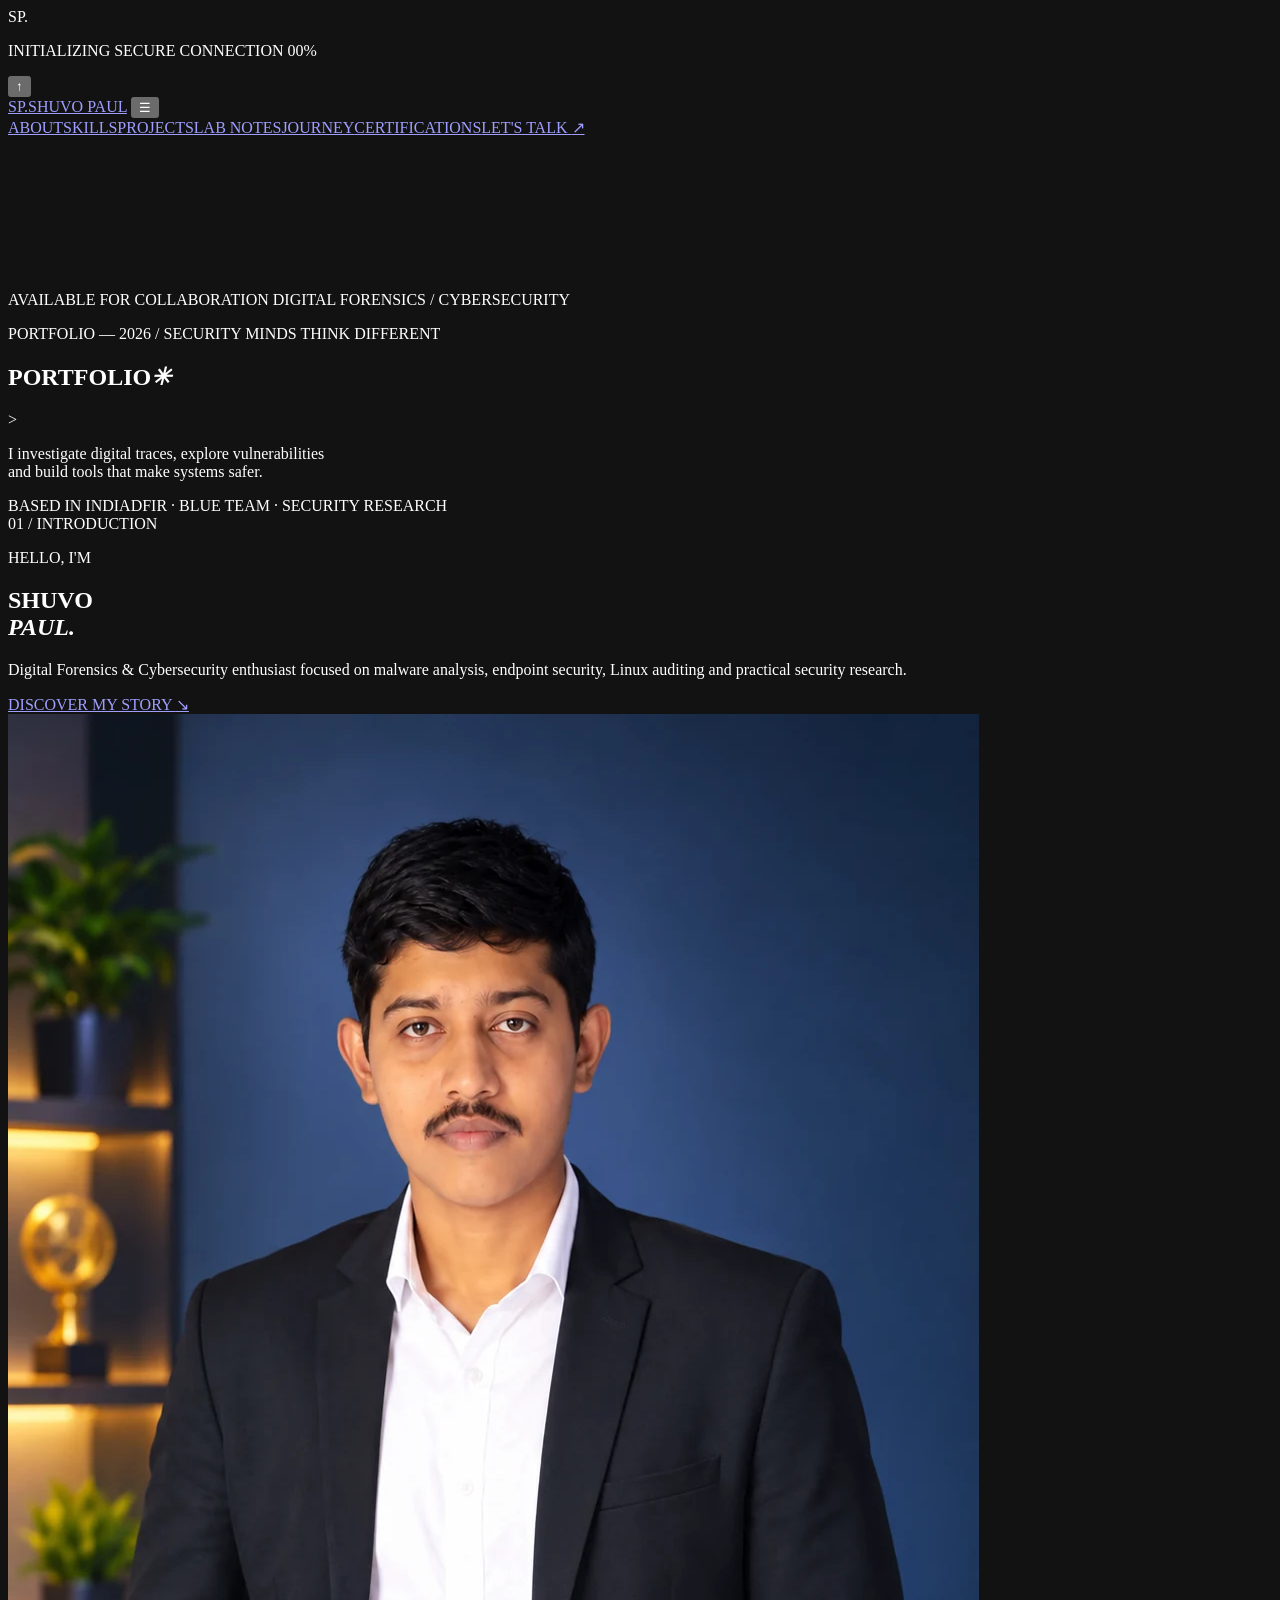
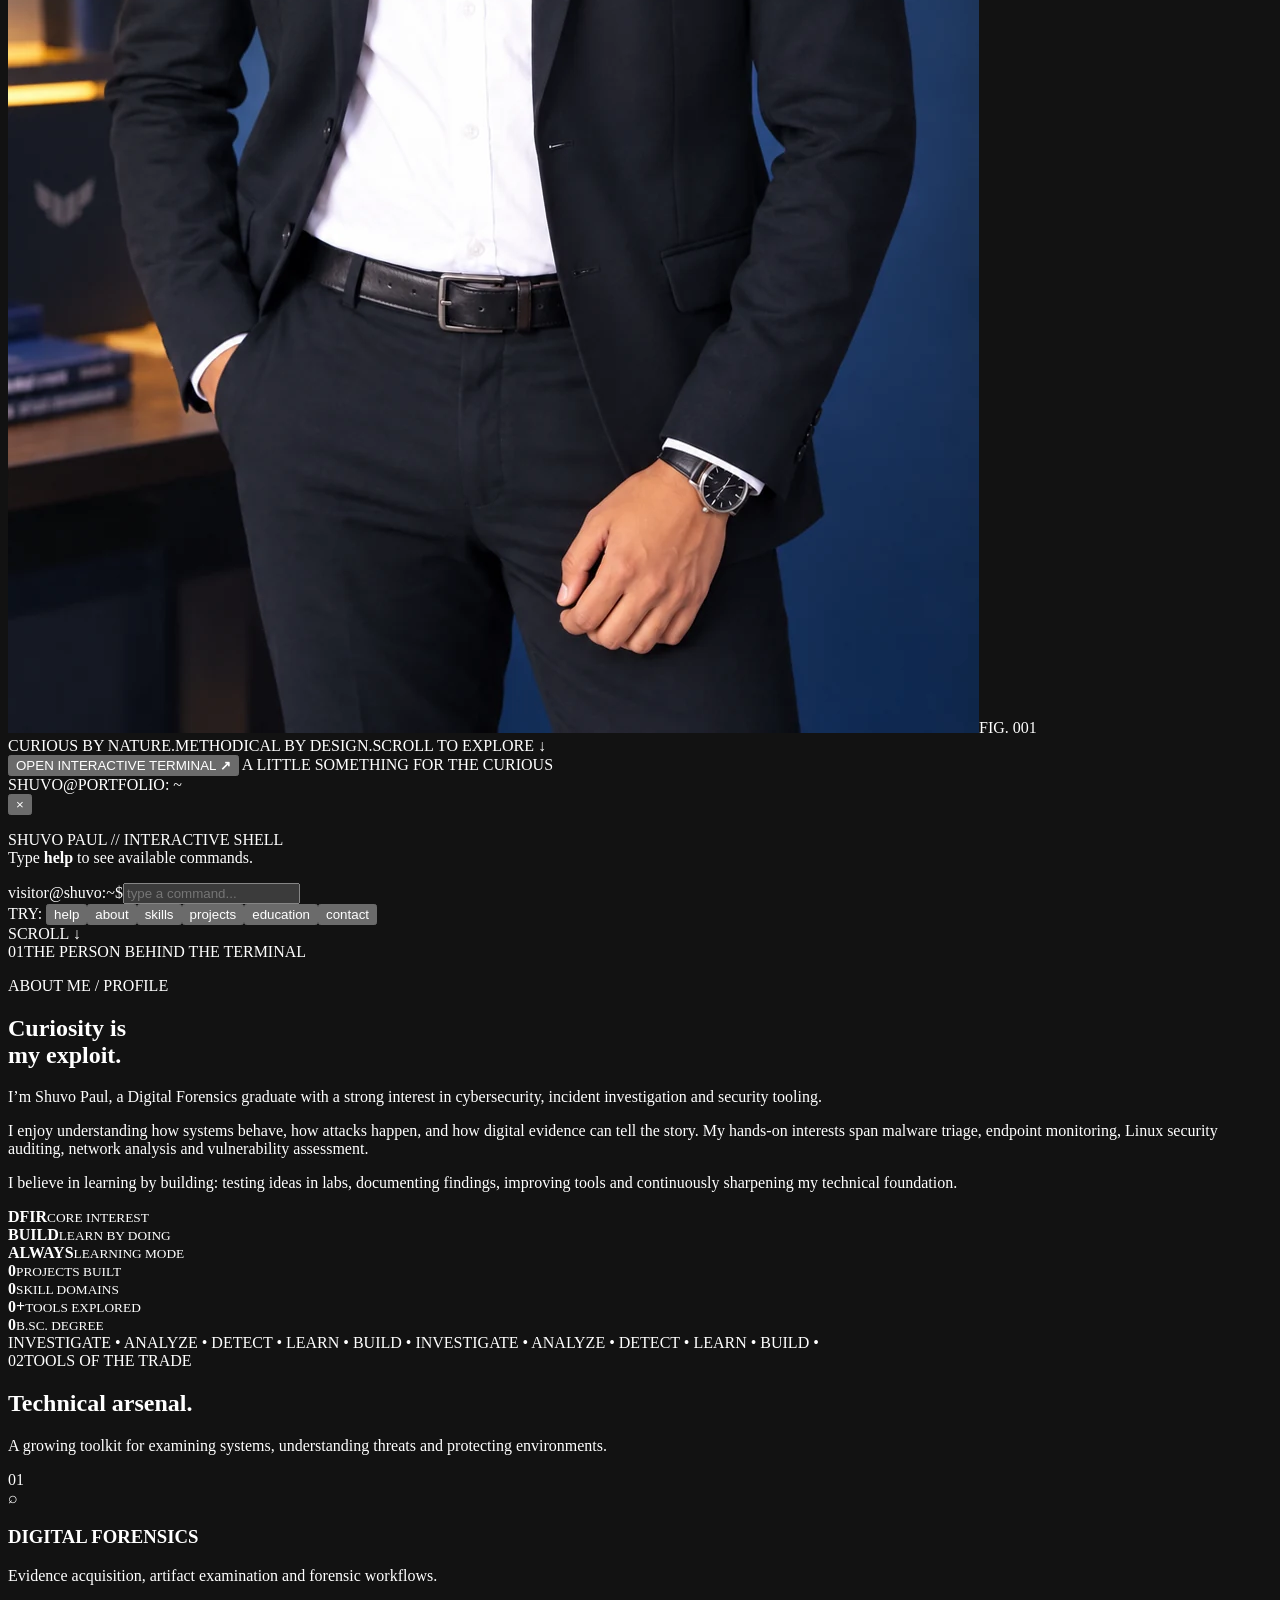
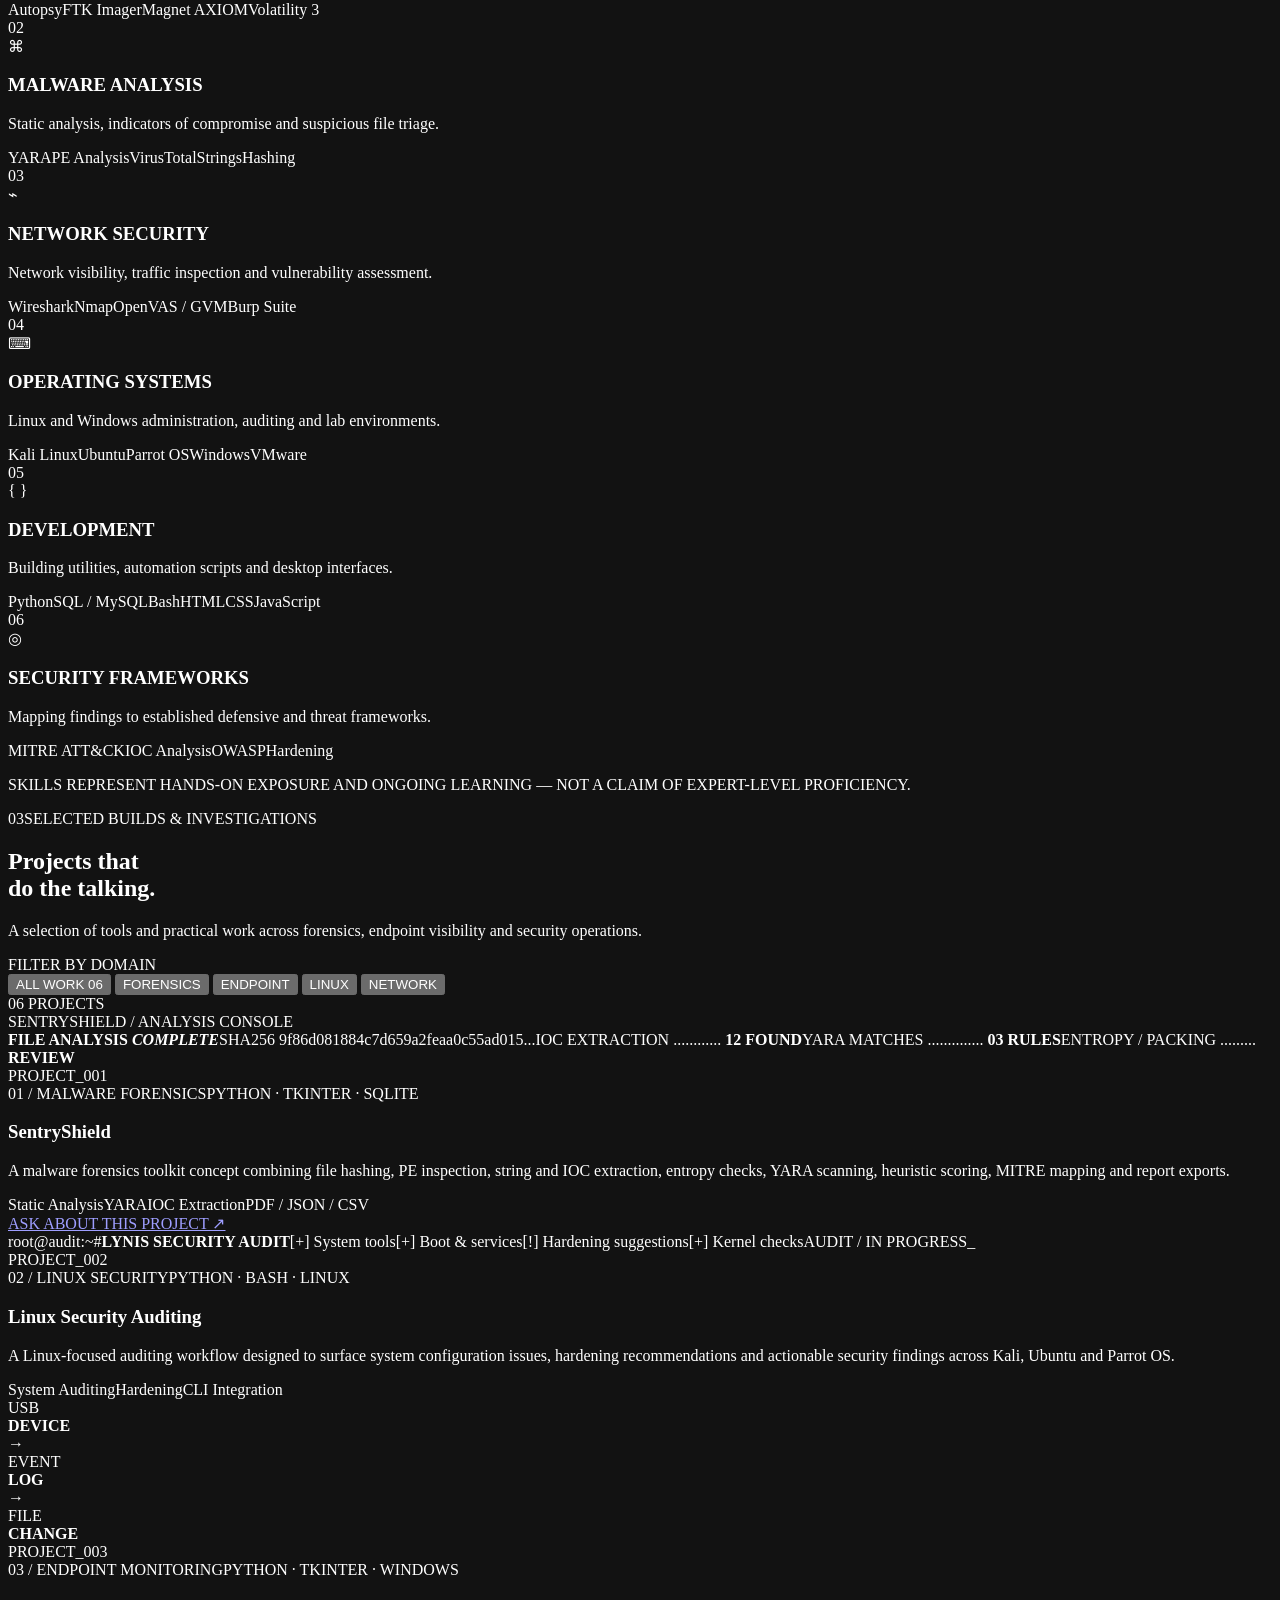
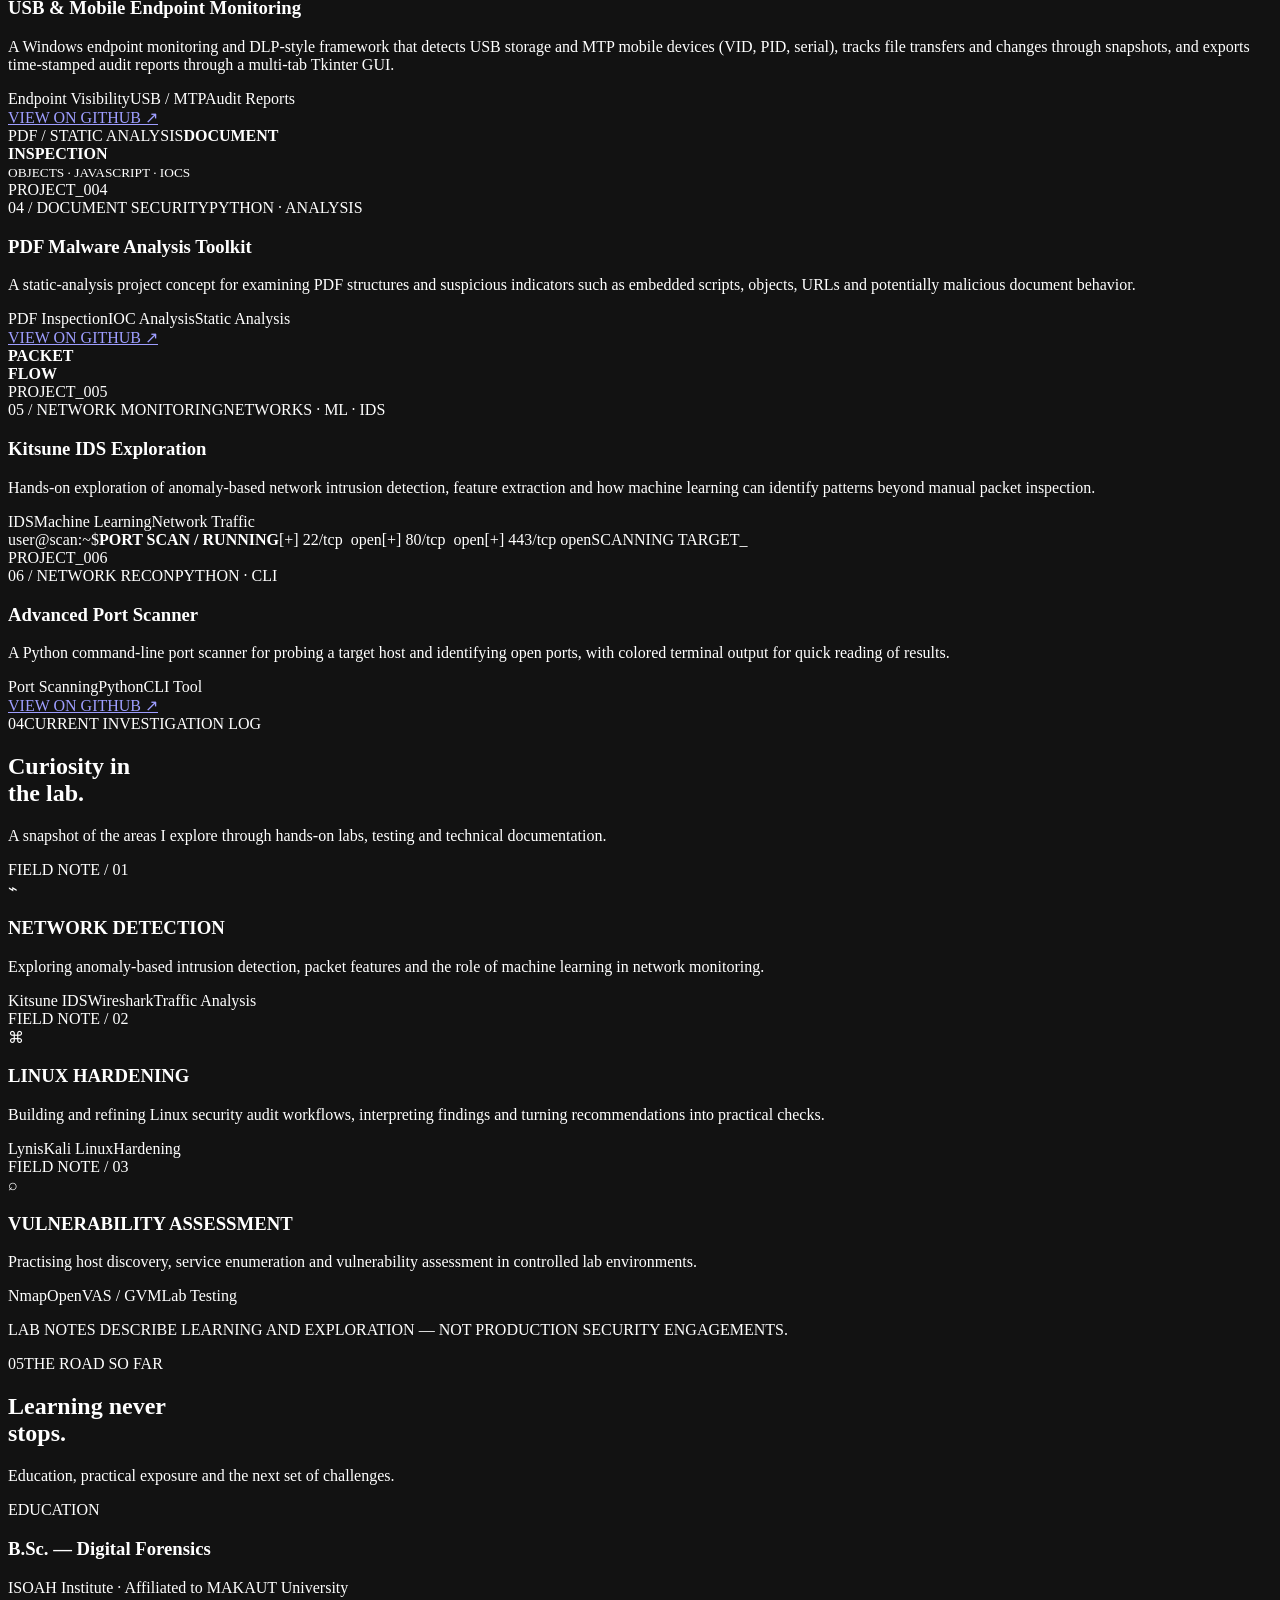
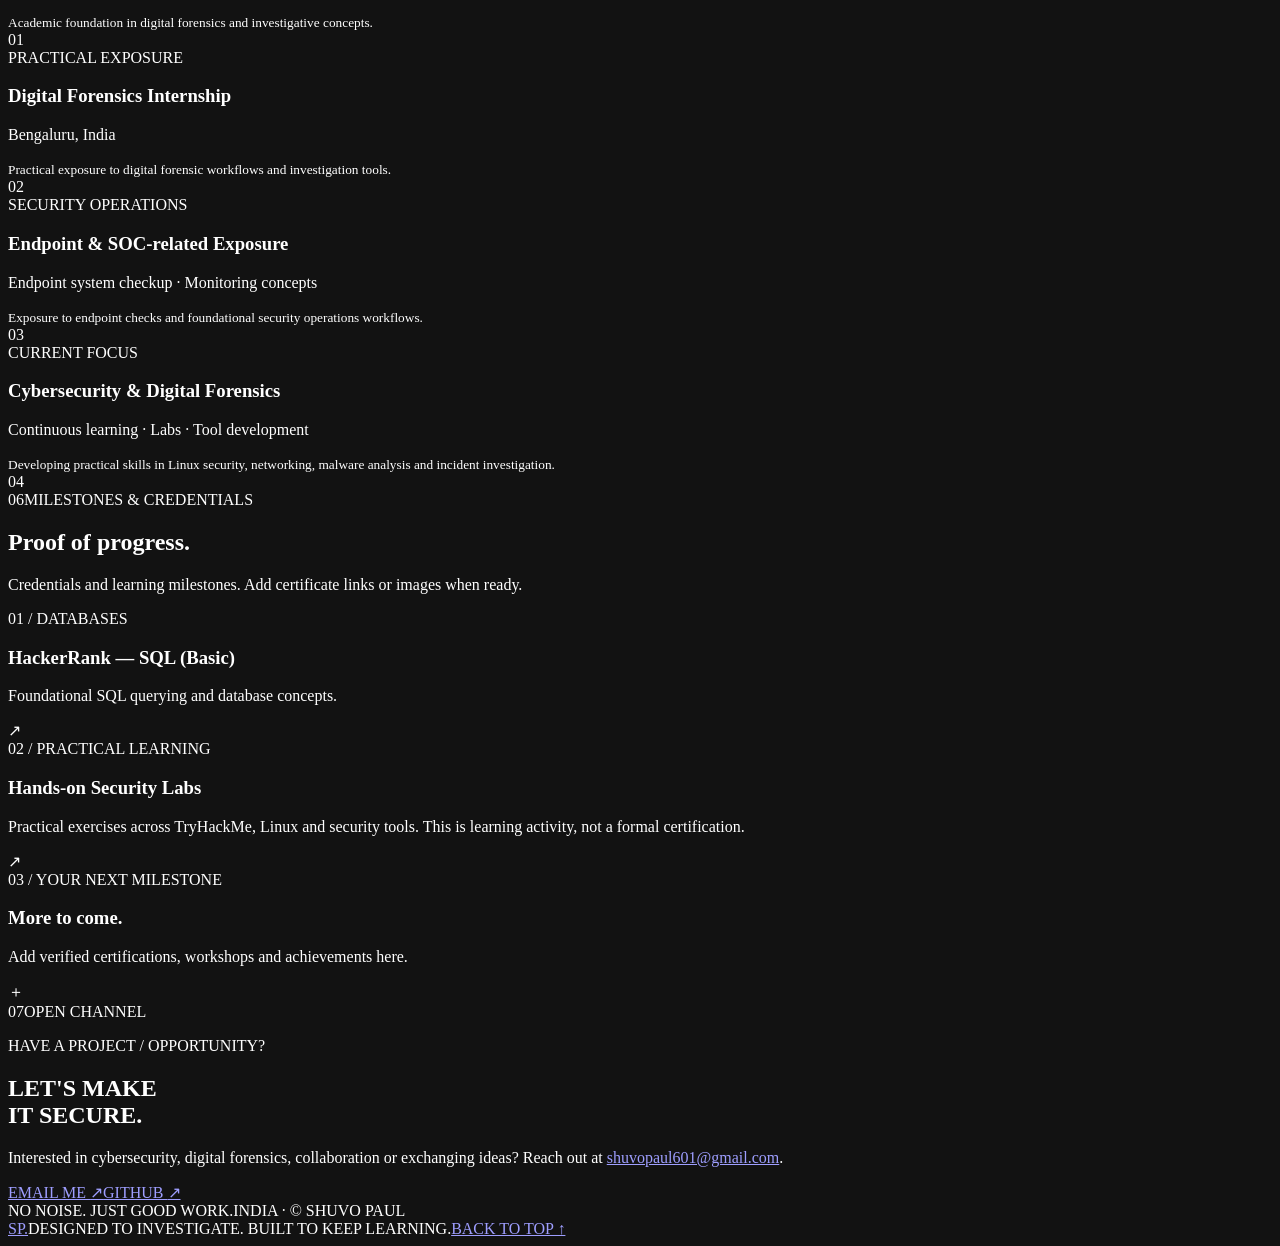
==== index.html @ 37ee04f8 "Portfolio" ====
<!DOCTYPE html>

<html lang="en">
<head>
<meta charset="utf-8"/>
<meta content="width=device-width, initial-scale=1.0" name="viewport"/>
<meta content="Shuvo Paul — Digital Forensics, Cybersecurity and Security Research Portfolio" name="description"/>
<meta content="#09070b" name="theme-color"/>
<meta content="Shuvo Paul | Digital Forensics &amp; Cybersecurity" property="og:title"/>
<meta content="Digital forensics, malware analysis, endpoint security and practical security tooling." property="og:description"/>
<meta content="dark" name="color-scheme"/>
<title>Shuvo Paul | Cybersecurity Portfolio</title>
<link href="https://fonts.googleapis.com" rel="preconnect"/>
<link crossorigin="" href="https://fonts.gstatic.com" rel="preconnect"/>
<link href="https://fonts.googleapis.com/css2?family=DM+Mono:wght@400;500&amp;family=Space+Grotesk:wght@400;500;600;700&amp;display=swap" rel="stylesheet"/>
<link href="style.css" rel="stylesheet"/>
</head>
<body>
<div aria-label="Loading portfolio" class="page-loader" id="pageLoader">
<div class="loader-mark">SP<span>.</span></div>
<div class="loader-track"><i></i></div>
<p>INITIALIZING SECURE CONNECTION <span id="loaderPercent">00</span>%</p>
</div>
<div class="scroll-progress" id="scrollProgress"></div>
<div class="custom-cursor" id="customCursor"></div>
<button aria-label="Back to top" class="back-to-top" id="backToTop" title="Back to top">↑</button>
<div class="noise"></div>
<div class="cursor-glow" id="cursorGlow"></div>
<div aria-hidden="true" class="ambient"><i class="orb orb-1"></i><i class="orb orb-2"></i><i class="orb orb-3"></i></div>
<header class="topbar">
<a class="brand" href="#home"><span class="brand-mark">SP<span>.</span></span><span class="brand-name">SHUVO PAUL</span></a>
<button aria-controls="nav" aria-expanded="false" aria-label="Toggle navigation" class="menu-toggle" id="menuToggle">☰</button>
<nav id="nav">
<a href="#about">ABOUT</a><a href="#skills">SKILLS</a><a href="#projects">PROJECTS</a><a href="#lab-notes">LAB NOTES</a><a href="#experience">JOURNEY</a><a href="#certifications">CERTIFICATIONS</a><a class="nav-cta" href="#contact">LET'S TALK <span>↗</span></a>
</nav>
</header>
<main>
<section class="hero section" id="home">
<canvas aria-hidden="true" class="hero-canvas" id="heroCanvas"></canvas>
<div aria-hidden="true" class="scan-line"></div>
<div class="hero-topline"><span class="status-dot"></span> AVAILABLE FOR COLLABORATION <span class="topline-right">DIGITAL FORENSICS / CYBERSECURITY</span></div>
<div class="hero-title-wrap">
<p class="eyebrow">PORTFOLIO — 2026 / SECURITY MINDS THINK DIFFERENT</p>
<h1 aria-label="Portfolio" class="hero-title"><span>PORT</span><span class="outline">FOLIO</span><i class="hero-star">✳</i></h1>
<p class="typing-line"><span class="typing-prompt">&gt;</span> <span id="typed"></span><i class="caret"></i></p>
<div class="hero-bottom">
<p class="hero-intro">I investigate digital traces, explore vulnerabilities<br/>and build tools that make systems safer.</p>
<div class="hero-meta"><span>BASED IN INDIA</span><span>DFIR · BLUE TEAM · SECURITY RESEARCH</span></div>
</div>
</div>
<div class="hero-card">
<div class="hero-card-label">01 / INTRODUCTION</div>
<div class="hero-card-main">
<div><p class="tiny-label">HELLO, I'M</p><h2>SHUVO<br/><em>PAUL.</em></h2><p class="hero-card-copy">Digital Forensics &amp; Cybersecurity enthusiast focused on malware analysis, endpoint security, Linux auditing and practical security research.</p><a class="text-link" href="#about">DISCOVER MY STORY <span>↘</span></a></div>
<div class="portrait-frame"><img class="portrait-photo" src="assets/profile.webp" alt="Portrait of Shuvo Paul" fetchpriority="high" decoding="async"><span class="portrait-index">FIG. 001</span></div>
</div>
<div class="hero-card-foot"><span>CURIOUS BY NATURE.</span><span>METHODICAL BY DESIGN.</span><span>SCROLL TO EXPLORE ↓</span></div>
</div>
<div class="terminal-launch-wrap">
<button class="terminal-launch" id="terminalLaunch"><span class="terminal-pulse"></span> OPEN INTERACTIVE TERMINAL <b>↗</b></button>
<span class="terminal-hint">A LITTLE SOMETHING FOR THE CURIOUS</span>
</div>
<div aria-hidden="true" class="terminal-overlay" id="terminalPanel">
<div class="terminal-box">
<div class="terminal-top"><div><i></i><i></i><i></i><span>SHUVO@PORTFOLIO: ~</span></div><button aria-label="Close terminal" id="terminalClose">×</button></div>
<div class="terminal-content" id="terminalOutput"><p class="terminal-welcome">SHUVO PAUL // INTERACTIVE SHELL<br/>Type <b>help</b> to see available commands.</p></div>
<form class="terminal-input-row" id="terminalForm"><label for="terminalInput">visitor@shuvo:~$</label><input aria-label="Terminal command" autocomplete="off" id="terminalInput" placeholder="type a command..." spellcheck="false"/></form>
<div class="terminal-commands">TRY: <button data-command="help">help</button><button data-command="about">about</button><button data-command="skills">skills</button><button data-command="projects">projects</button><button data-command="education">education</button><button data-command="contact">contact</button></div>
</div>
</div>
<div class="hero-scroll">SCROLL <span>↓</span></div>
</section>
<section class="section about-section" id="about">
<div class="section-heading"><span class="section-number">01</span><span class="section-kicker">THE PERSON BEHIND THE TERMINAL</span><span class="section-line"></span></div>
<div class="about-grid">
<div><p class="eyebrow red">ABOUT ME / PROFILE</p><h2 class="display-heading">Curiosity is<br/>my <span>exploit.</span></h2></div>
<div class="about-copy"><p class="lead">I’m Shuvo Paul, a Digital Forensics graduate with a strong interest in cybersecurity, incident investigation and security tooling.</p><p>I enjoy understanding how systems behave, how attacks happen, and how digital evidence can tell the story. My hands-on interests span malware triage, endpoint monitoring, Linux security auditing, network analysis and vulnerability assessment.</p><p>I believe in learning by building: testing ideas in labs, documenting findings, improving tools and continuously sharpening my technical foundation.</p><div class="fact-row"><div><b>DFIR</b><small>CORE INTEREST</small></div><div><b>BUILD</b><small>LEARN BY DOING</small></div><div><b>ALWAYS</b><small>LEARNING MODE</small></div></div></div>
</div>
<div class="stats-row">
<div class="stat"><b><span data-count="6">0</span></b><small>PROJECTS BUILT</small></div>
<div class="stat"><b><span data-count="6">0</span></b><small>SKILL DOMAINS</small></div>
<div class="stat"><b><span data-count="25">0</span>+</b><small>TOOLS EXPLORED</small></div>
<div class="stat"><b><span data-count="1">0</span></b><small>B.SC. DEGREE</small></div>
</div>
<div class="marquee"><div>INVESTIGATE • ANALYZE • DETECT • LEARN • BUILD • INVESTIGATE • ANALYZE • DETECT • LEARN • BUILD •</div></div>
</section>
<section class="section skills-section" id="skills">
<div class="section-heading"><span class="section-number">02</span><span class="section-kicker">TOOLS OF THE TRADE</span><span class="section-line"></span></div>
<div class="section-title-row"><h2 class="display-heading">Technical <span>arsenal.</span></h2><p class="section-aside">A growing toolkit for examining systems, understanding threats and protecting environments.</p></div>
<div class="skills-grid">
<article class="skill-card"><span class="card-index">01</span><div class="skill-icon">⌕</div><h3>DIGITAL FORENSICS</h3><p>Evidence acquisition, artifact examination and forensic workflows.</p><div class="tags"><span>Autopsy</span><span>FTK Imager</span><span>Magnet AXIOM</span><span>Volatility 3</span></div></article>
<article class="skill-card"><span class="card-index">02</span><div class="skill-icon">⌘</div><h3>MALWARE ANALYSIS</h3><p>Static analysis, indicators of compromise and suspicious file triage.</p><div class="tags"><span>YARA</span><span>PE Analysis</span><span>VirusTotal</span><span>Strings</span><span>Hashing</span></div></article>
<article class="skill-card"><span class="card-index">03</span><div class="skill-icon">⌁</div><h3>NETWORK SECURITY</h3><p>Network visibility, traffic inspection and vulnerability assessment.</p><div class="tags"><span>Wireshark</span><span>Nmap</span><span>OpenVAS / GVM</span><span>Burp Suite</span></div></article>
<article class="skill-card"><span class="card-index">04</span><div class="skill-icon">⌨</div><h3>OPERATING SYSTEMS</h3><p>Linux and Windows administration, auditing and lab environments.</p><div class="tags"><span>Kali Linux</span><span>Ubuntu</span><span>Parrot OS</span><span>Windows</span><span>VMware</span></div></article>
<article class="skill-card"><span class="card-index">05</span><div class="skill-icon">{ }</div><h3>DEVELOPMENT</h3><p>Building utilities, automation scripts and desktop interfaces.</p><div class="tags"><span>Python</span><span>SQL / MySQL</span><span>Bash</span><span>HTML</span><span>CSS</span><span>JavaScript</span></div></article>
<article class="skill-card"><span class="card-index">06</span><div class="skill-icon">◎</div><h3>SECURITY FRAMEWORKS</h3><p>Mapping findings to established defensive and threat frameworks.</p><div class="tags"><span>MITRE ATT&amp;CK</span><span>IOC Analysis</span><span>OWASP</span><span>Hardening</span></div></article>
</div>
<p class="fine-print">SKILLS REPRESENT HANDS-ON EXPOSURE AND ONGOING LEARNING — NOT A CLAIM OF EXPERT-LEVEL PROFICIENCY.</p>
</section>
<section class="section projects-section" id="projects">
<div class="section-heading"><span class="section-number">03</span><span class="section-kicker">SELECTED BUILDS &amp; INVESTIGATIONS</span><span class="section-line"></span></div>
<div class="section-title-row"><h2 class="display-heading">Projects that<br/><span>do the talking.</span></h2><p class="section-aside">A selection of tools and practical work across forensics, endpoint visibility and security operations.</p></div>
<div aria-label="Filter projects" class="project-toolbar">
<span class="filter-label">FILTER BY DOMAIN</span>
<div aria-label="Project categories" class="project-filters" role="group">
<button aria-pressed="true" class="filter-btn is-active" data-filter="all" type="button">ALL WORK <span>06</span></button>
<button aria-pressed="false" class="filter-btn" data-filter="forensics" type="button">FORENSICS</button>
<button aria-pressed="false" class="filter-btn" data-filter="endpoint" type="button">ENDPOINT</button>
<button aria-pressed="false" class="filter-btn" data-filter="linux" type="button">LINUX</button>
<button aria-pressed="false" class="filter-btn" data-filter="network" type="button">NETWORK</button>
</div>
<span aria-live="polite" class="filter-count" id="projectCount">06 PROJECTS</span>
</div>
<div class="project-list">
<article class="project-card featured" data-category="forensics"><div class="project-visual visual-sentry"><div class="visual-window"><div class="window-bar"><i></i><i></i><i></i><span>SENTRYSHIELD / ANALYSIS CONSOLE</span></div><div class="terminal-lines"><b>FILE ANALYSIS <em>COMPLETE</em></b><span>SHA256  9f86d081884c7d659a2feaa0c55ad015...</span><span>IOC EXTRACTION ............ <strong>12 FOUND</strong></span><span>YARA MATCHES .............. <strong>03 RULES</strong></span><span>ENTROPY / PACKING ......... <strong>REVIEW</strong></span><div class="terminal-meter"><i></i></div></div></div><span class="visual-stamp">PROJECT_001</span></div><div class="project-info"><div class="project-meta"><span>01 / MALWARE FORENSICS</span><span>PYTHON · TKINTER · SQLITE</span></div><h3>SentryShield</h3><p>A malware forensics toolkit concept combining file hashing, PE inspection, string and IOC extraction, entropy checks, YARA scanning, heuristic scoring, MITRE mapping and report exports.</p><div class="tags"><span>Static Analysis</span><span>YARA</span><span>IOC Extraction</span><span>PDF / JSON / CSV</span></div><a class="text-link" href="#contact">ASK ABOUT THIS PROJECT ↗</a></div></article>
<article class="project-card" data-category="linux"><div class="project-visual visual-linux"><div class="linux-window"><span class="prompt">root@audit:~#</span><b>LYNIS SECURITY AUDIT</b><span>[+] System tools</span><span>[+] Boot &amp; services</span><span>[!] Hardening suggestions</span><span>[+] Kernel checks</span><span class="audit-score">AUDIT / IN PROGRESS_</span></div><span class="visual-stamp">PROJECT_002</span></div><div class="project-info"><div class="project-meta"><span>02 / LINUX SECURITY</span><span>PYTHON · BASH · LINUX</span></div><h3>Linux Security Auditing</h3><p>A Linux-focused auditing workflow designed to surface system configuration issues, hardening recommendations and actionable security findings across Kali, Ubuntu and Parrot OS.</p><div class="tags"><span>System Auditing</span><span>Hardening</span><span>CLI Integration</span></div></div></article>
<article class="project-card" data-category="endpoint"><div class="project-visual visual-usb"><div class="device-scene"><div class="device-chip">USB<br/><b>DEVICE</b></div><div class="device-arrow">→</div><div class="device-chip">EVENT<br/><b>LOG</b></div><div class="device-arrow">→</div><div class="device-chip">FILE<br/><b>CHANGE</b></div></div><span class="visual-stamp">PROJECT_003</span></div><div class="project-info"><div class="project-meta"><span>03 / ENDPOINT MONITORING</span><span>PYTHON · TKINTER · WINDOWS</span></div><h3>USB &amp; Mobile Endpoint Monitoring</h3><p>A Windows endpoint monitoring and DLP-style framework that detects USB storage and MTP mobile devices (VID, PID, serial), tracks file transfers and changes through snapshots, and exports time-stamped audit reports through a multi-tab Tkinter GUI.</p><div class="tags"><span>Endpoint Visibility</span><span>USB / MTP</span><span>Audit Reports</span></div><a class="text-link" href="https://github.com/shuvopaul601/Advanced-USB-Monitoring-Freamework" rel="noreferrer" target="_blank">VIEW ON GITHUB ↗</a></div></article>
<article class="project-card" data-category="forensics"><div class="project-visual visual-pdf"><div class="pdf-sheet"><span>PDF / STATIC ANALYSIS</span><b>DOCUMENT<br/>INSPECTION</b><div class="pdf-bars"><i></i><i></i><i></i><i></i></div><small>OBJECTS · JAVASCRIPT · IOCS</small></div><span class="visual-stamp">PROJECT_004</span></div><div class="project-info"><div class="project-meta"><span>04 / DOCUMENT SECURITY</span><span>PYTHON · ANALYSIS</span></div><h3>PDF Malware Analysis Toolkit</h3><p>A static-analysis project concept for examining PDF structures and suspicious indicators such as embedded scripts, objects, URLs and potentially malicious document behavior.</p><div class="tags"><span>PDF Inspection</span><span>IOC Analysis</span><span>Static Analysis</span></div><a class="text-link" href="https://github.com/shuvopaul601/pdf-malware-analysis-tool" rel="noreferrer" target="_blank">VIEW ON GITHUB ↗</a></div></article>
<article class="project-card" data-category="network"><div class="project-visual visual-network"><div class="network-map"><i></i><i></i><i></i><i></i><i></i><i></i><i></i><b>PACKET<br/>FLOW</b></div><span class="visual-stamp">PROJECT_005</span></div><div class="project-info"><div class="project-meta"><span>05 / NETWORK MONITORING</span><span>NETWORKS · ML · IDS</span></div><h3>Kitsune IDS Exploration</h3><p>Hands-on exploration of anomaly-based network intrusion detection, feature extraction and how machine learning can identify patterns beyond manual packet inspection.</p><div class="tags"><span>IDS</span><span>Machine Learning</span><span>Network Traffic</span></div></div></article>
<article class="project-card" data-category="network"><div class="project-visual visual-scan"><div class="linux-window"><span class="prompt">user@scan:~$</span><b>PORT SCAN / RUNNING</b><span>[+] 22/tcp  open</span><span>[+] 80/tcp  open</span><span>[+] 443/tcp open</span><span class="audit-score">SCANNING TARGET_</span></div><span class="visual-stamp">PROJECT_006</span></div><div class="project-info"><div class="project-meta"><span>06 / NETWORK RECON</span><span>PYTHON · CLI</span></div><h3>Advanced Port Scanner</h3><p>A Python command-line port scanner for probing a target host and identifying open ports, with colored terminal output for quick reading of results.</p><div class="tags"><span>Port Scanning</span><span>Python</span><span>CLI Tool</span></div><a class="text-link" href="https://github.com/shuvopaul601/advportscanner.py" rel="noreferrer" target="_blank">VIEW ON GITHUB ↗</a></div></article>
</div>
</section>
<section class="section lab-section" id="lab-notes">
<div class="section-heading"><span class="section-number">04</span><span class="section-kicker">CURRENT INVESTIGATION LOG</span><span class="section-line"></span></div>
<div class="section-title-row"><h2 class="display-heading">Curiosity in<br/><span>the lab.</span></h2><p class="section-aside">A snapshot of the areas I explore through hands-on labs, testing and technical documentation.</p></div>
<div class="lab-grid">
<article class="lab-card"><span class="lab-index">FIELD NOTE / 01</span><div class="lab-symbol">⌁</div><h3>NETWORK DETECTION</h3><p>Exploring anomaly-based intrusion detection, packet features and the role of machine learning in network monitoring.</p><div class="lab-tags"><span>Kitsune IDS</span><span>Wireshark</span><span>Traffic Analysis</span></div></article>
<article class="lab-card"><span class="lab-index">FIELD NOTE / 02</span><div class="lab-symbol">⌘</div><h3>LINUX HARDENING</h3><p>Building and refining Linux security audit workflows, interpreting findings and turning recommendations into practical checks.</p><div class="lab-tags"><span>Lynis</span><span>Kali Linux</span><span>Hardening</span></div></article>
<article class="lab-card"><span class="lab-index">FIELD NOTE / 03</span><div class="lab-symbol">⌕</div><h3>VULNERABILITY ASSESSMENT</h3><p>Practising host discovery, service enumeration and vulnerability assessment in controlled lab environments.</p><div class="lab-tags"><span>Nmap</span><span>OpenVAS / GVM</span><span>Lab Testing</span></div></article>
</div>
<p class="lab-disclaimer">LAB NOTES DESCRIBE LEARNING AND EXPLORATION — NOT PRODUCTION SECURITY ENGAGEMENTS.</p>
</section>
<section class="section journey-section" id="experience">
<div class="section-heading"><span class="section-number">05</span><span class="section-kicker">THE ROAD SO FAR</span><span class="section-line"></span></div>
<div class="section-title-row"><h2 class="display-heading">Learning never<br/><span>stops.</span></h2><p class="section-aside">Education, practical exposure and the next set of challenges.</p></div>
<div class="timeline">
<div class="timeline-item"><span class="timeline-date">EDUCATION</span><div><h3>B.Sc. — Digital Forensics</h3><p>ISOAH Institute · Affiliated to MAKAUT University</p><small>Academic foundation in digital forensics and investigative concepts.</small></div><span class="timeline-mark">01</span></div>
<div class="timeline-item"><span class="timeline-date">PRACTICAL EXPOSURE</span><div><h3>Digital Forensics Internship</h3><p>Bengaluru, India</p><small>Practical exposure to digital forensic workflows and investigation tools.</small></div><span class="timeline-mark">02</span></div>
<div class="timeline-item"><span class="timeline-date">SECURITY OPERATIONS</span><div><h3>Endpoint &amp; SOC-related Exposure</h3><p>Endpoint system checkup · Monitoring concepts</p><small>Exposure to endpoint checks and foundational security operations workflows.</small></div><span class="timeline-mark">03</span></div>
<div class="timeline-item"><span class="timeline-date">CURRENT FOCUS</span><div><h3>Cybersecurity &amp; Digital Forensics</h3><p>Continuous learning · Labs · Tool development</p><small>Developing practical skills in Linux security, networking, malware analysis and incident investigation.</small></div><span class="timeline-mark">04</span></div>
</div>
</section>
<section class="section cert-section" id="certifications">
<div class="section-heading"><span class="section-number">06</span><span class="section-kicker">MILESTONES &amp; CREDENTIALS</span><span class="section-line"></span></div>
<div class="section-title-row"><h2 class="display-heading">Proof of <span>progress.</span></h2><p class="section-aside">Credentials and learning milestones. Add certificate links or images when ready.</p></div>
<div class="cert-grid">
<article class="cert-card"><span>01 / DATABASES</span><h3>HackerRank — SQL (Basic)</h3><p>Foundational SQL querying and database concepts.</p><span class="cert-arrow">↗</span></article>
<article class="cert-card"><span>02 / PRACTICAL LEARNING</span><h3>Hands-on Security Labs</h3><p>Practical exercises across TryHackMe, Linux and security tools. This is learning activity, not a formal certification.</p><span class="cert-arrow">↗</span></article>
<article class="cert-card add-card"><span>03 / YOUR NEXT MILESTONE</span><h3>More to come.</h3><p>Add verified certifications, workshops and achievements here.</p><span class="cert-arrow">＋</span></article>
</div>
</section>
<section class="section contact-section" id="contact">
<div class="section-heading"><span class="section-number">07</span><span class="section-kicker">OPEN CHANNEL</span><span class="section-line"></span></div>
<p class="eyebrow red">HAVE A PROJECT / OPPORTUNITY?</p>
<h2 class="contact-title">LET'S MAKE<br/><span>IT SECURE.</span></h2>
<div class="contact-bottom"><p>Interested in cybersecurity, digital forensics, collaboration or exchanging ideas? Reach out at <a class="mail-inline" href="mailto:shuvopaul601@gmail.com">shuvopaul601@gmail.com</a>.</p><div class="contact-links"><a href="mailto:shuvopaul601@gmail.com">EMAIL ME <span>↗</span></a><!-- LinkedIn: add back once you have your profile URL
<a href="https://www.linkedin.com/in/YOUR-LINKEDIN/" target="_blank" rel="noreferrer">LINKEDIN <span>↗</span></a> --><a href="https://github.com/shuvopaul601" rel="noreferrer" target="_blank">GITHUB <span>↗</span></a></div></div>
<div class="contact-note"><span>NO NOISE. JUST GOOD WORK.</span><span>INDIA · © <span id="year"></span> SHUVO PAUL</span></div>
</section>
</main>
<footer class="footer"><a class="brand" href="#home"><span class="brand-mark">SP<span>.</span></span></a><span>DESIGNED TO INVESTIGATE. BUILT TO KEEP LEARNING.</span><a href="#home">BACK TO TOP ↑</a></footer>
<script src="script.js"></script>
</body>
</html>
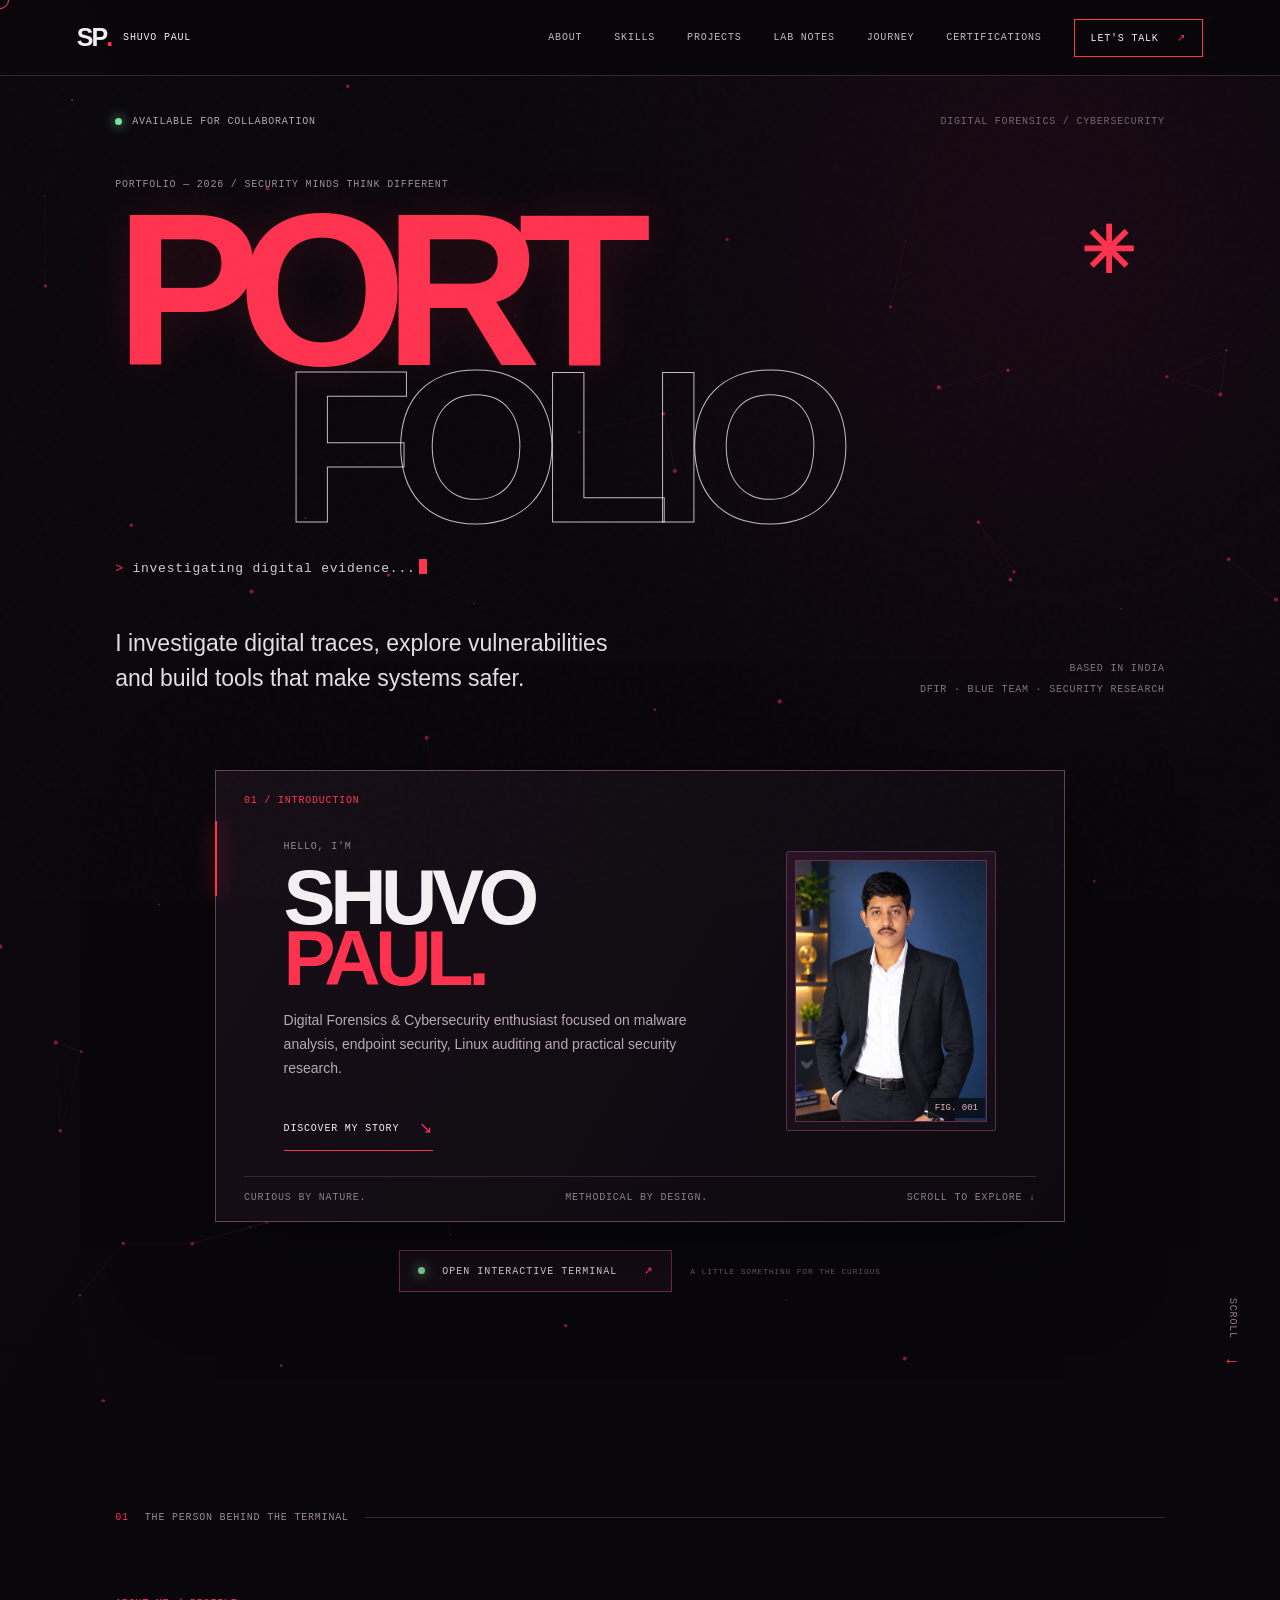
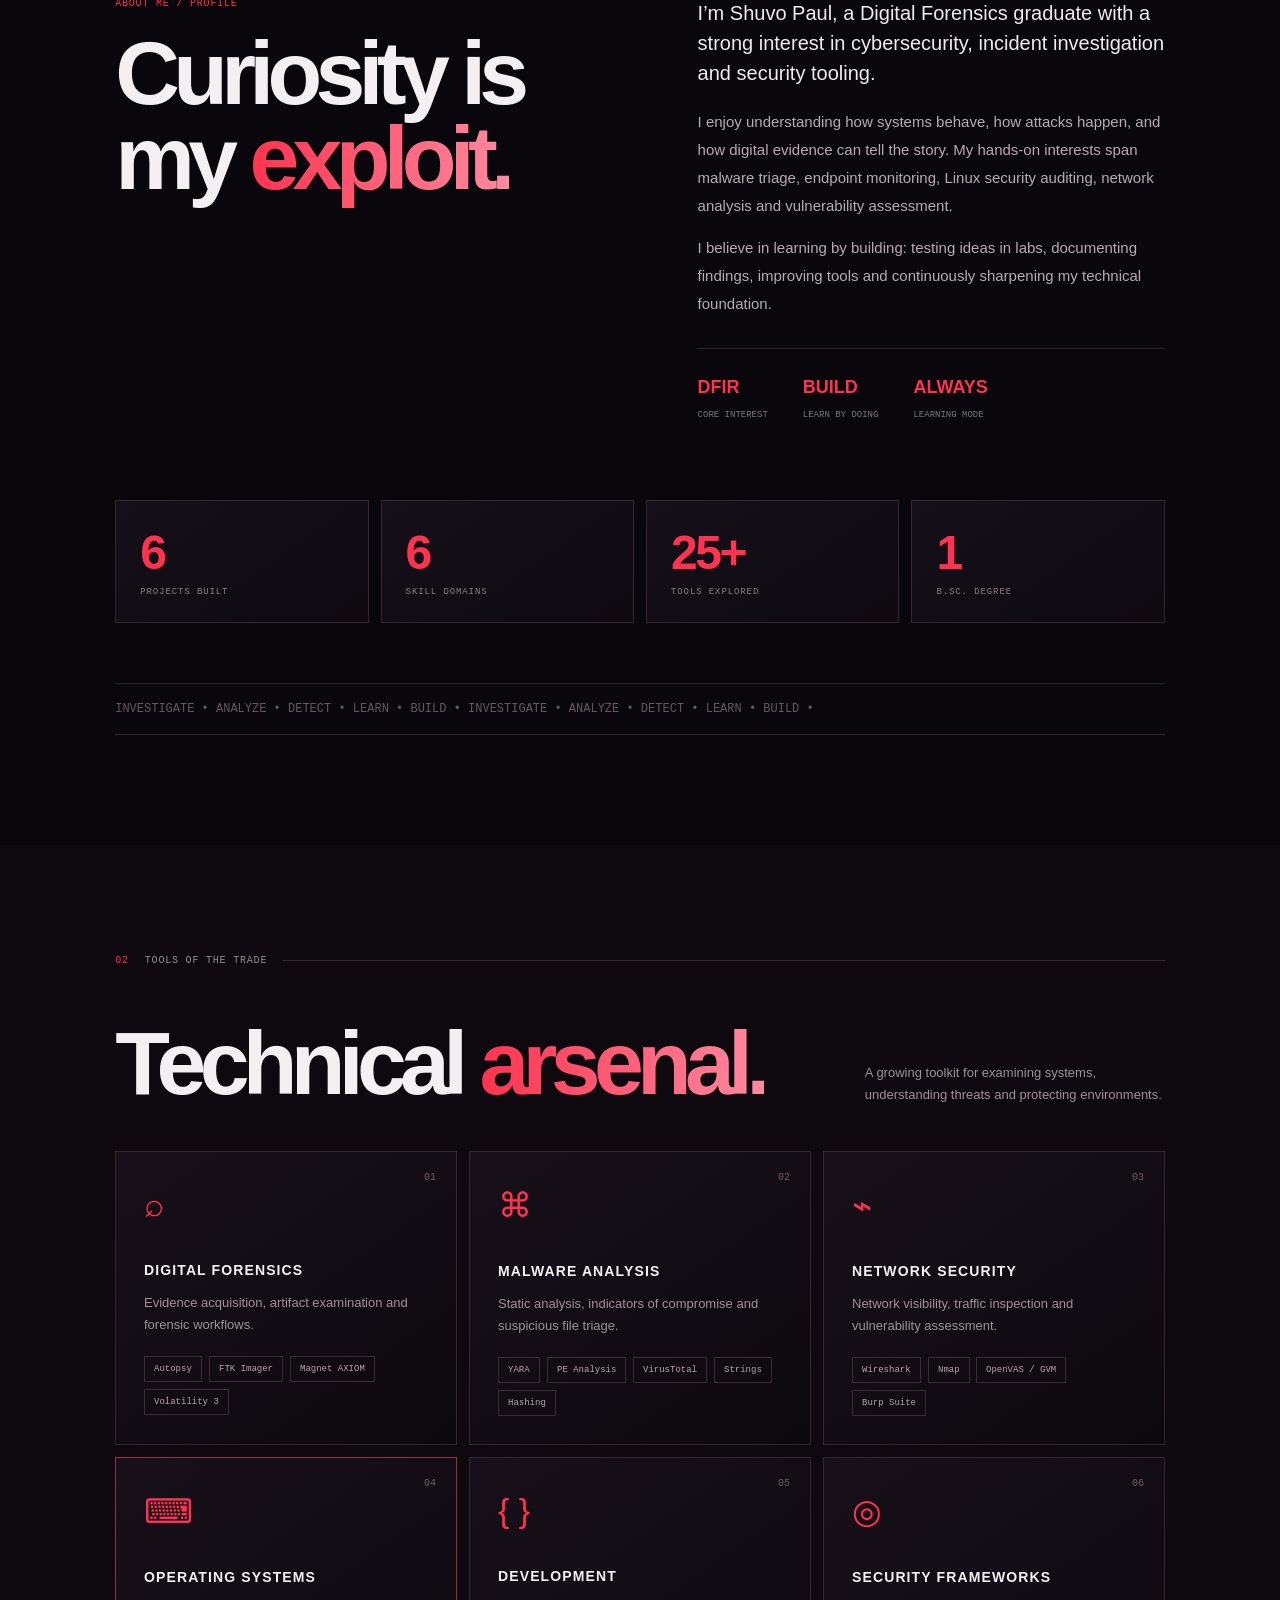
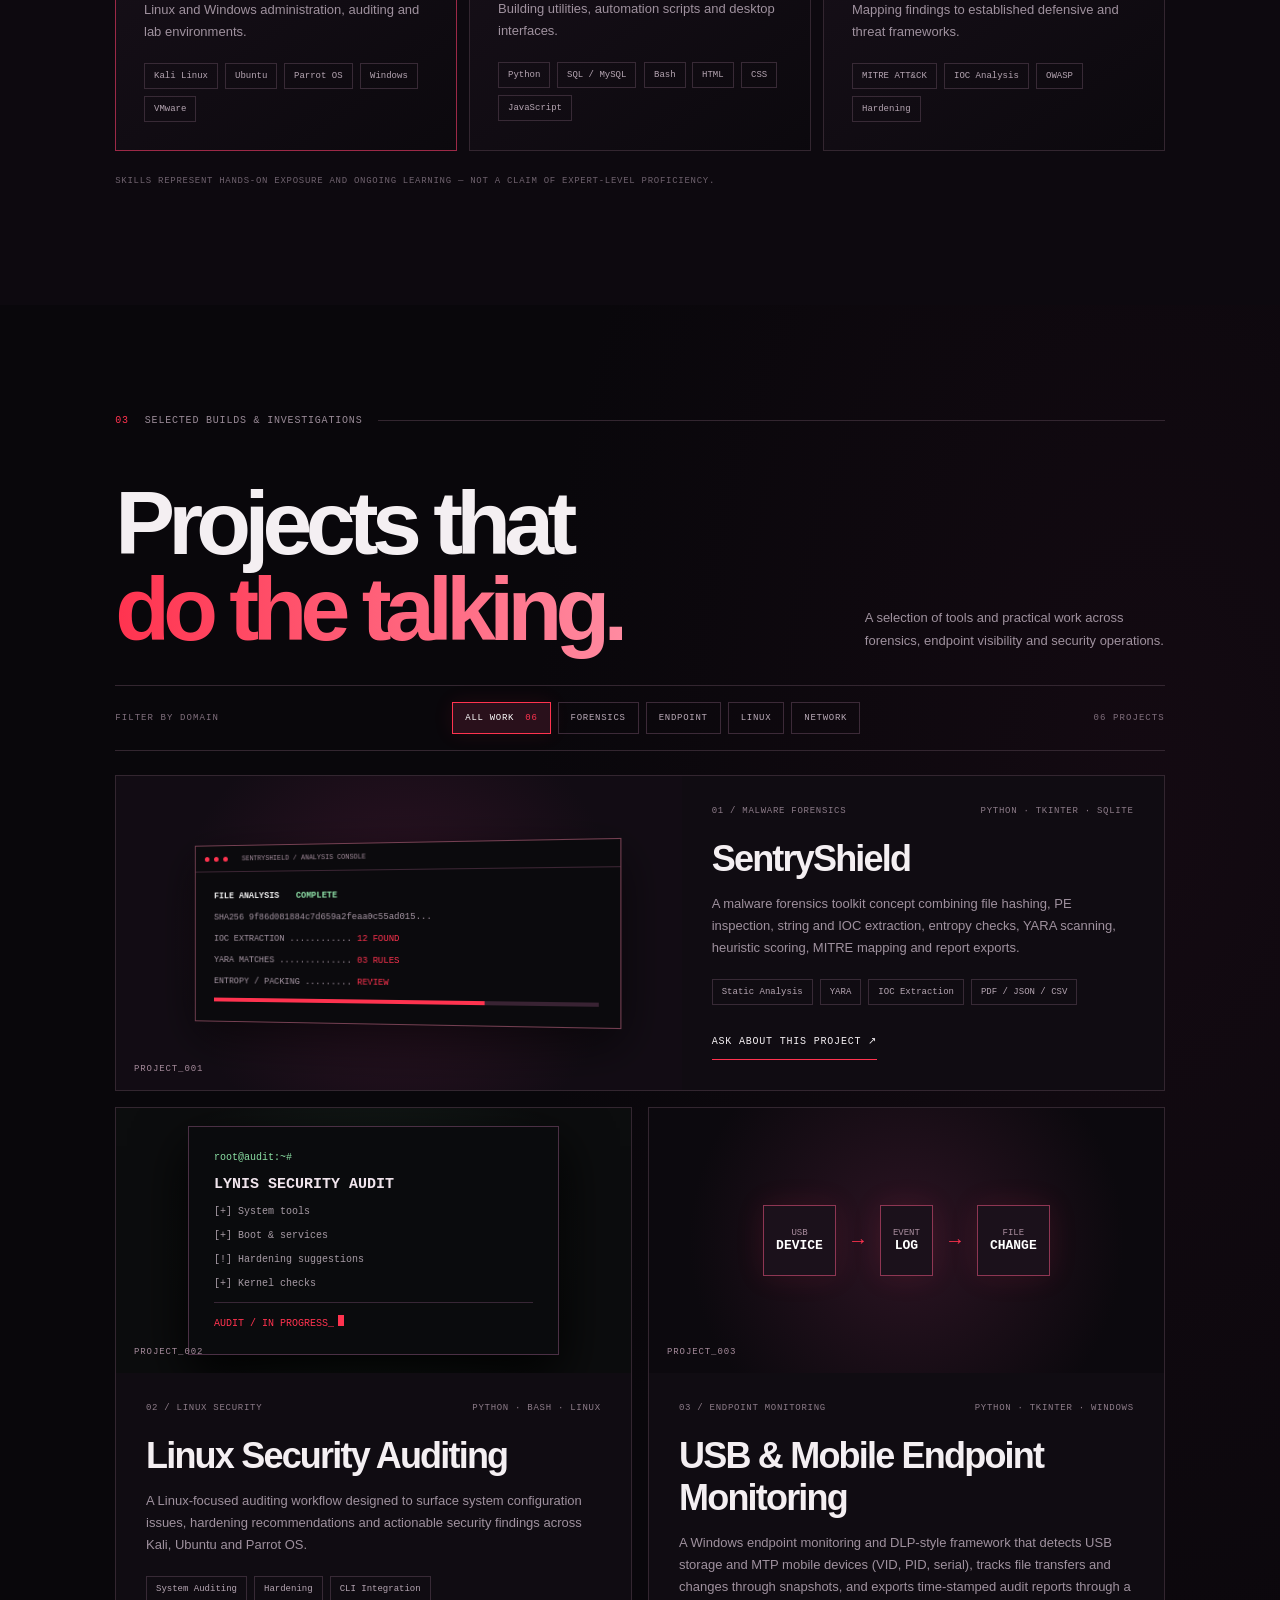
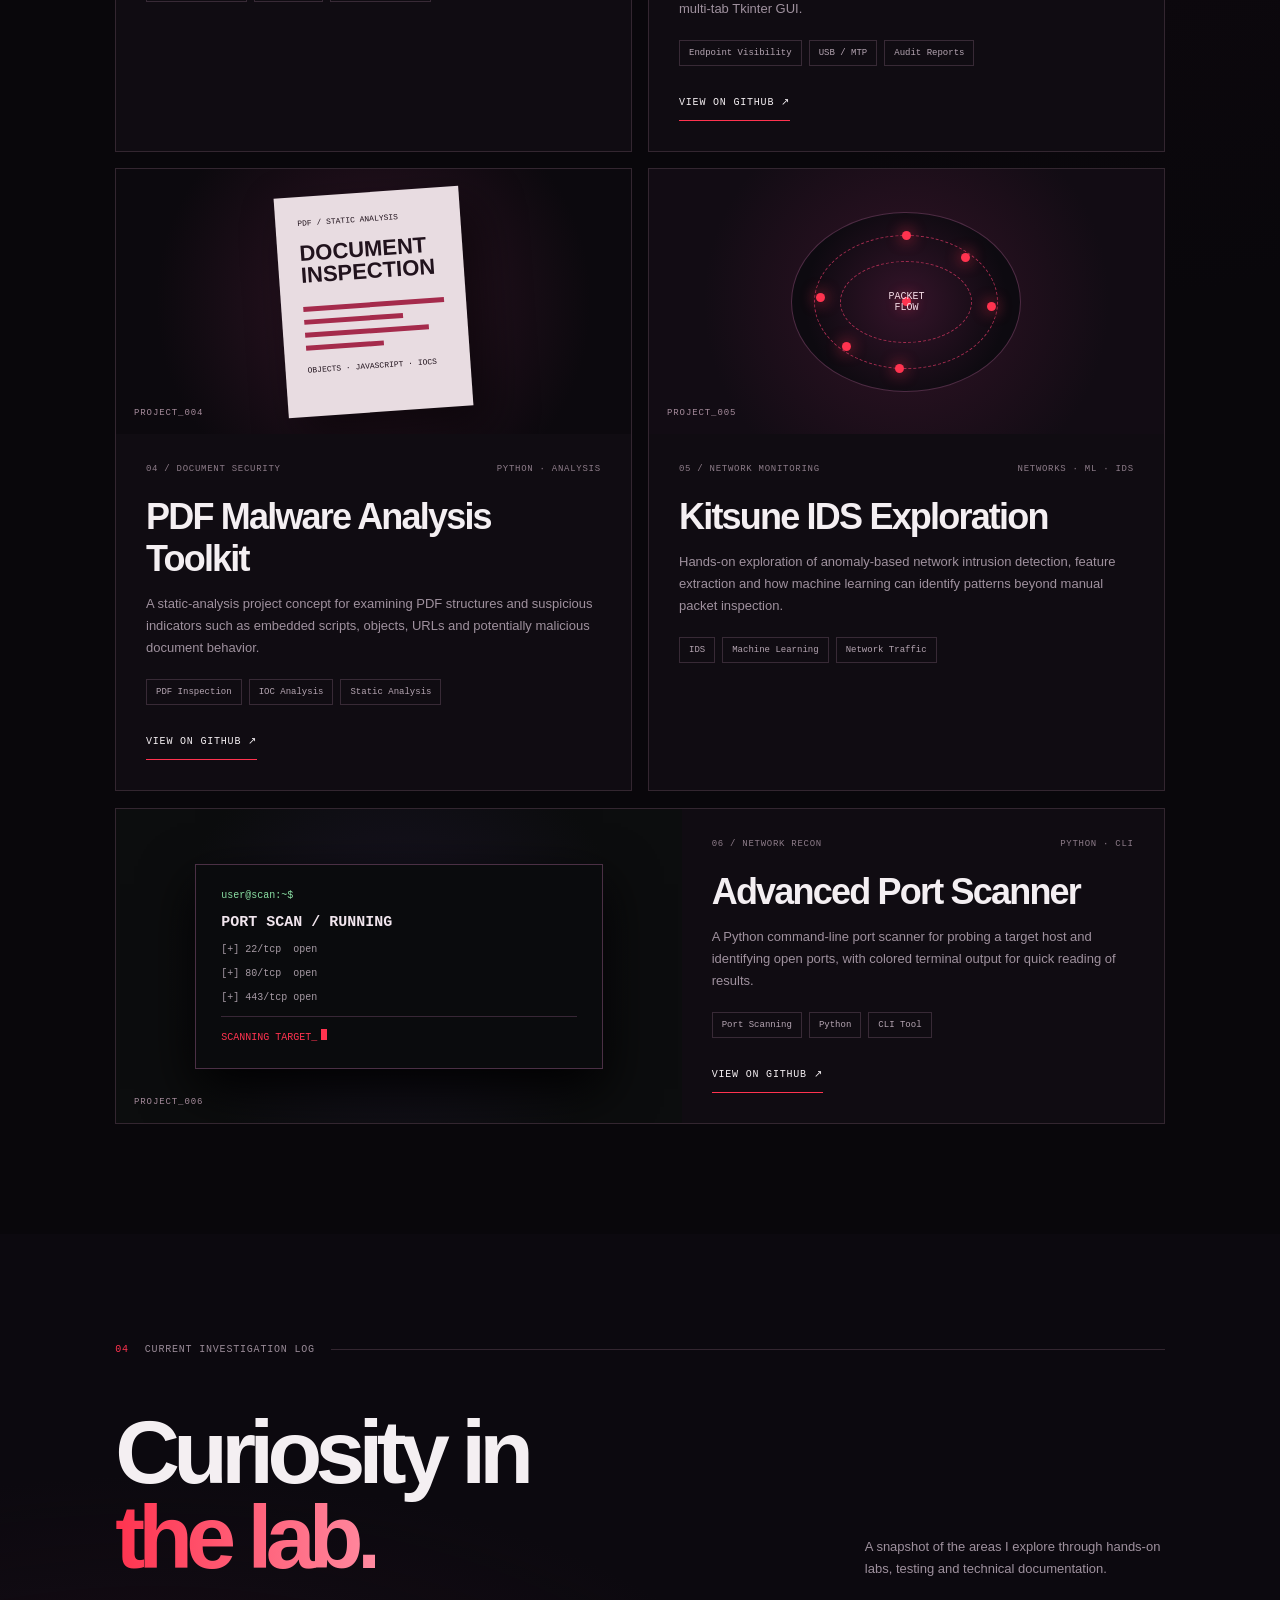
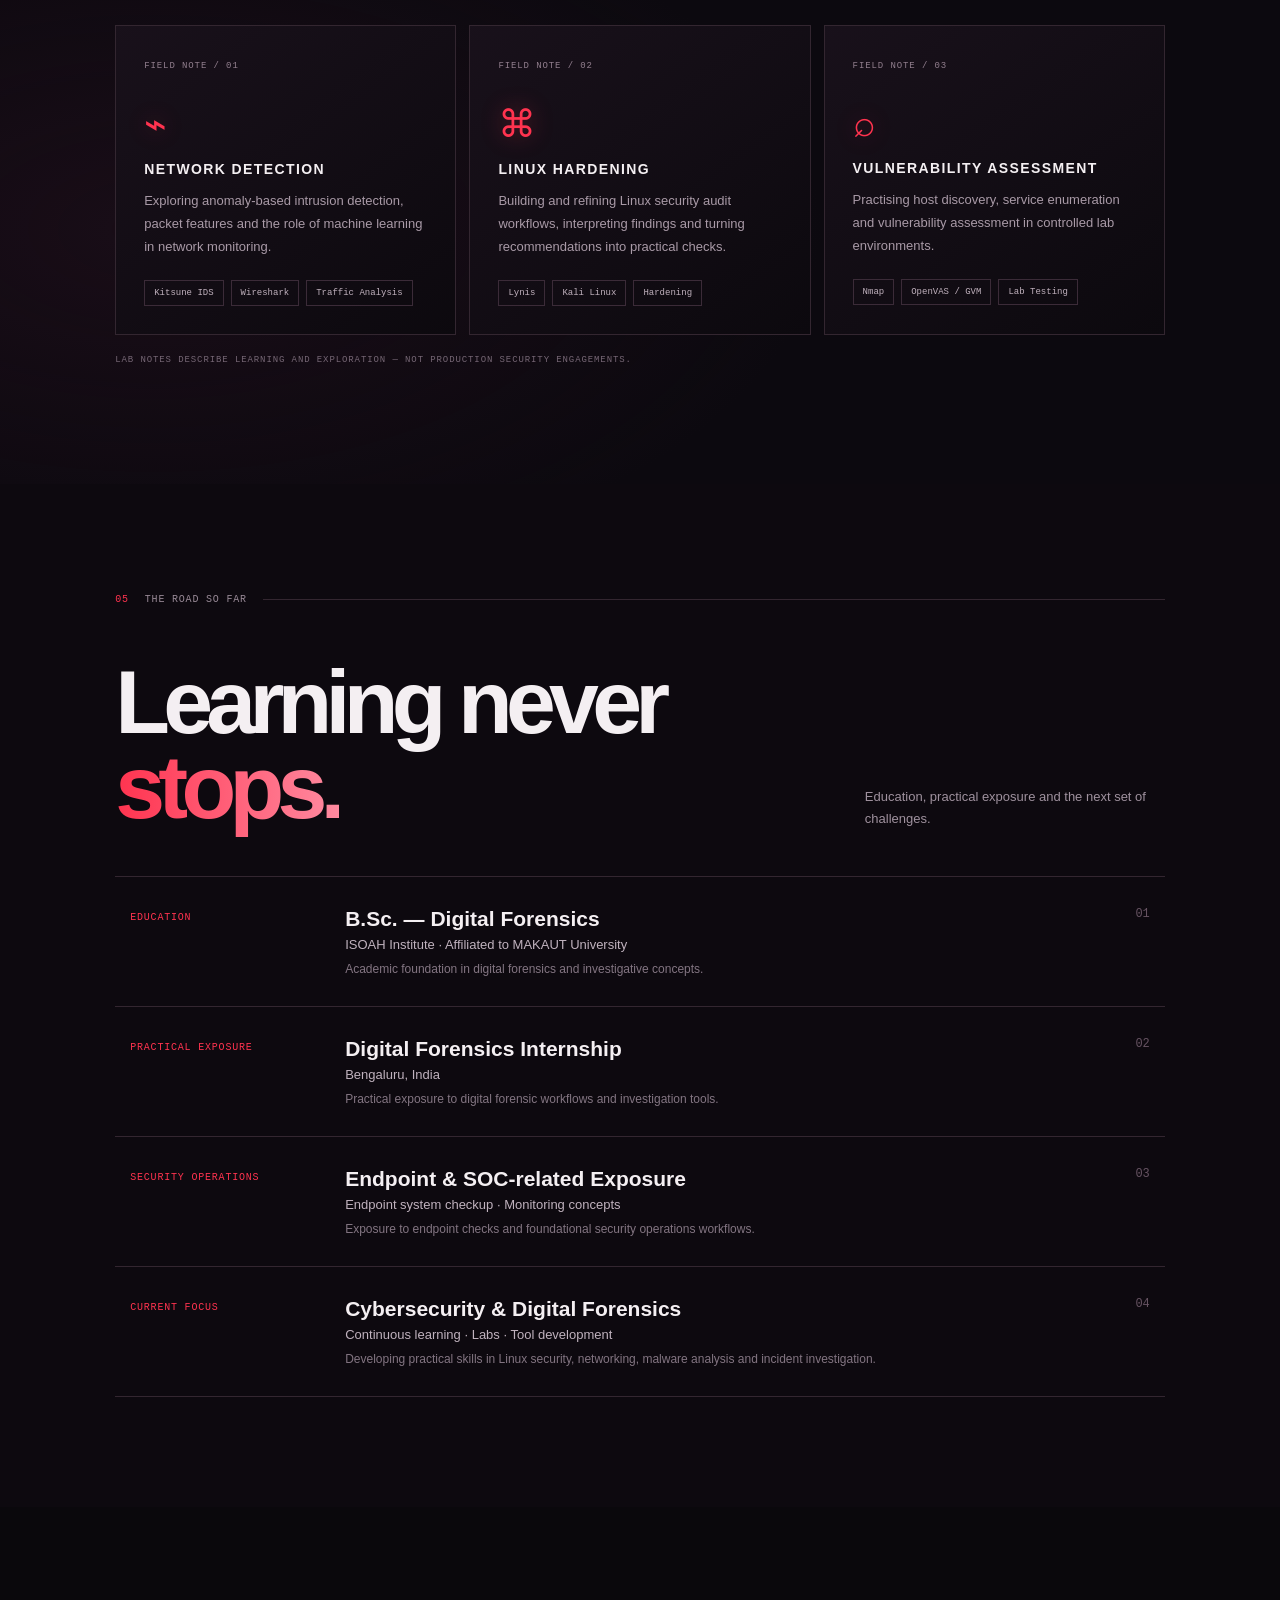
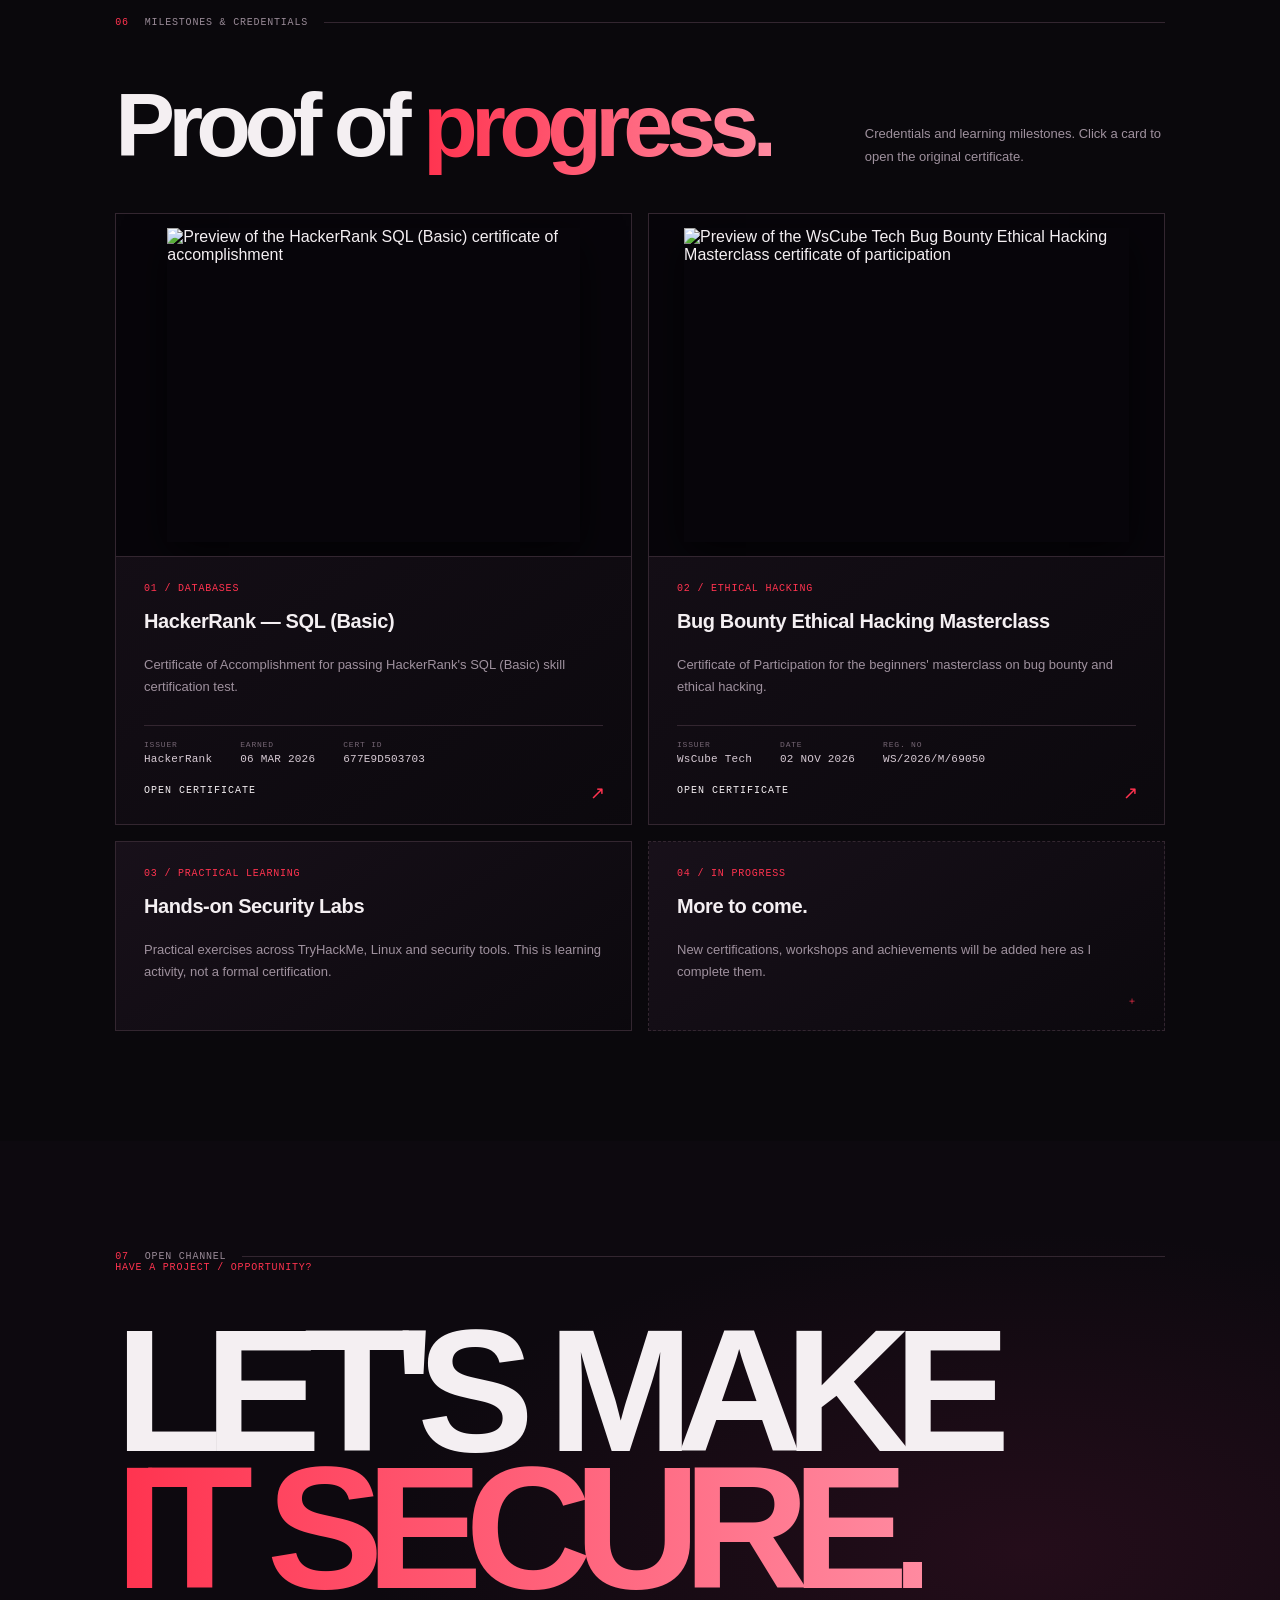
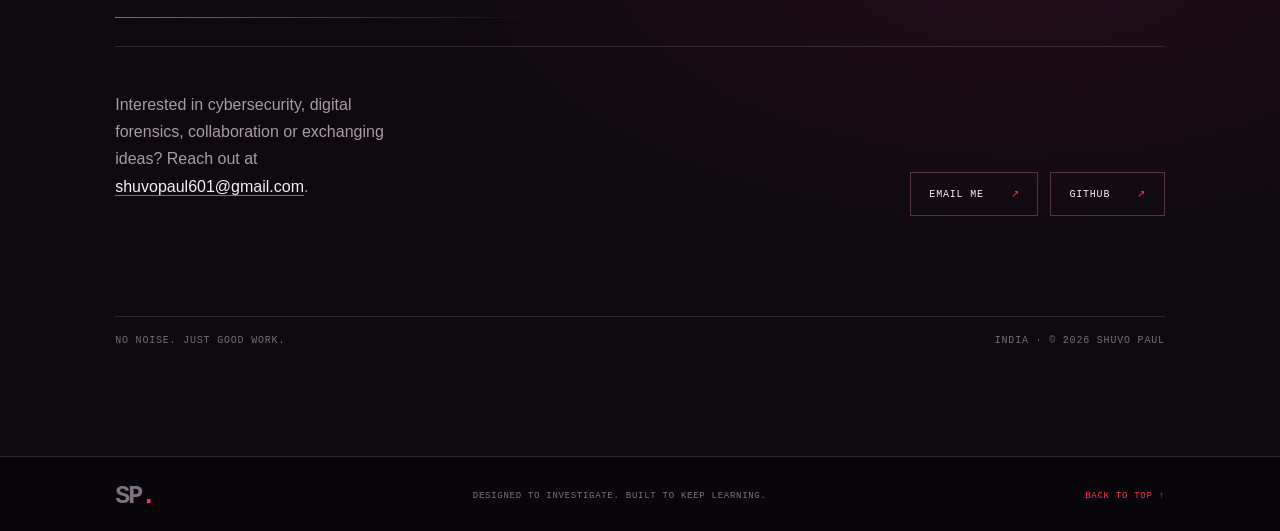
==== commit 2059c718: "Portfolio" ====
--- a/index.html
+++ b/index.html
@@ -57,16 +57,8 @@
 <div class="hero-card-foot"><span>CURIOUS BY NATURE.</span><span>METHODICAL BY DESIGN.</span><span>SCROLL TO EXPLORE ↓</span></div>
 </div>
 <div class="terminal-launch-wrap">
-<button class="terminal-launch" id="terminalLaunch"><span class="terminal-pulse"></span> OPEN INTERACTIVE TERMINAL <b>↗</b></button>
+<button aria-controls="terminalPanel" aria-haspopup="dialog" class="terminal-launch" id="terminalLaunch" type="button"><span class="terminal-pulse"></span> OPEN INTERACTIVE TERMINAL <b>↗</b></button>
 <span class="terminal-hint">A LITTLE SOMETHING FOR THE CURIOUS</span>
-</div>
-<div aria-hidden="true" class="terminal-overlay" id="terminalPanel">
-<div class="terminal-box">
-<div class="terminal-top"><div><i></i><i></i><i></i><span>SHUVO@PORTFOLIO: ~</span></div><button aria-label="Close terminal" id="terminalClose">×</button></div>
-<div class="terminal-content" id="terminalOutput"><p class="terminal-welcome">SHUVO PAUL // INTERACTIVE SHELL<br/>Type <b>help</b> to see available commands.</p></div>
-<form class="terminal-input-row" id="terminalForm"><label for="terminalInput">visitor@shuvo:~$</label><input aria-label="Terminal command" autocomplete="off" id="terminalInput" placeholder="type a command..." spellcheck="false"/></form>
-<div class="terminal-commands">TRY: <button data-command="help">help</button><button data-command="about">about</button><button data-command="skills">skills</button><button data-command="projects">projects</button><button data-command="education">education</button><button data-command="contact">contact</button></div>
-</div>
 </div>
 <div class="hero-scroll">SCROLL <span>↓</span></div>
 </section>
@@ -142,11 +134,22 @@
 </section>
 <section class="section cert-section" id="certifications">
 <div class="section-heading"><span class="section-number">06</span><span class="section-kicker">MILESTONES &amp; CREDENTIALS</span><span class="section-line"></span></div>
-<div class="section-title-row"><h2 class="display-heading">Proof of <span>progress.</span></h2><p class="section-aside">Credentials and learning milestones. Add certificate links or images when ready.</p></div>
+<div class="section-title-row"><h2 class="display-heading">Proof of <span>progress.</span></h2><p class="section-aside">Credentials and learning milestones. Click a card to open the original certificate.</p></div>
 <div class="cert-grid">
-<article class="cert-card"><span>01 / DATABASES</span><h3>HackerRank — SQL (Basic)</h3><p>Foundational SQL querying and database concepts.</p><span class="cert-arrow">↗</span></article>
-<article class="cert-card"><span>02 / PRACTICAL LEARNING</span><h3>Hands-on Security Labs</h3><p>Practical exercises across TryHackMe, Linux and security tools. This is learning activity, not a formal certification.</p><span class="cert-arrow">↗</span></article>
-<article class="cert-card add-card"><span>03 / YOUR NEXT MILESTONE</span><h3>More to come.</h3><p>Add verified certifications, workshops and achievements here.</p><span class="cert-arrow">＋</span></article>
+<a class="cert-card cert-link" href="assets/sql_basic%20certificate.pdf" rel="noopener" target="_blank" aria-label="Open HackerRank SQL (Basic) certificate, PDF opens in a new tab">
+<div class="cert-thumb"><img alt="Preview of the HackerRank SQL (Basic) certificate of accomplishment" decoding="async" height="686" loading="lazy" src="assets/cert-sql-basic.webp" width="900"/></div>
+<div class="cert-body"><span class="cert-label">01 / DATABASES</span><h3>HackerRank — SQL (Basic)</h3><p>Certificate of Accomplishment for passing HackerRank's SQL (Basic) skill certification test.</p>
+<dl class="cert-meta"><div><dt>ISSUER</dt><dd>HackerRank</dd></div><div><dt>EARNED</dt><dd>06 MAR 2026</dd></div><div><dt>CERT ID</dt><dd>677E9D503703</dd></div></dl>
+<span class="cert-open">OPEN CERTIFICATE <b class="cert-arrow">↗</b></span></div>
+</a>
+<a class="cert-card cert-link" href="assets/SHUVO%20PAUL_WS_2026_M_69050_Certificate.pdf" rel="noopener" target="_blank" aria-label="Open WsCube Tech Bug Bounty masterclass certificate, PDF opens in a new tab">
+<div class="cert-thumb"><img alt="Preview of the WsCube Tech Bug Bounty Ethical Hacking Masterclass certificate of participation" decoding="async" height="636" loading="lazy" src="assets/cert-bug-bounty.webp" width="900"/></div>
+<div class="cert-body"><span class="cert-label">02 / ETHICAL HACKING</span><h3>Bug Bounty Ethical Hacking Masterclass</h3><p>Certificate of Participation for the beginners' masterclass on bug bounty and ethical hacking.</p>
+<dl class="cert-meta"><div><dt>ISSUER</dt><dd>WsCube Tech</dd></div><div><dt>DATE</dt><dd>02 NOV 2026</dd></div><div><dt>REG. NO</dt><dd>WS/2026/M/69050</dd></div></dl>
+<span class="cert-open">OPEN CERTIFICATE <b class="cert-arrow">↗</b></span></div>
+</a>
+<article class="cert-card cert-plain"><div class="cert-body"><span class="cert-label">03 / PRACTICAL LEARNING</span><h3>Hands-on Security Labs</h3><p>Practical exercises across TryHackMe, Linux and security tools. This is learning activity, not a formal certification.</p></div></article>
+<article class="cert-card cert-plain add-card"><div class="cert-body"><span class="cert-label">04 / IN PROGRESS</span><h3>More to come.</h3><p>New certifications, workshops and achievements will be added here as I complete them.</p></div><span class="cert-arrow">＋</span></article>
 </div>
 </section>
 <section class="section contact-section" id="contact">
@@ -159,6 +162,15 @@
 </section>
 </main>
 <footer class="footer"><a class="brand" href="#home"><span class="brand-mark">SP<span>.</span></span></a><span>DESIGNED TO INVESTIGATE. BUILT TO KEEP LEARNING.</span><a href="#home">BACK TO TOP ↑</a></footer>
+<div aria-hidden="true" aria-label="Interactive terminal" aria-modal="true" class="terminal-overlay" id="terminalPanel" role="dialog">
+<div class="terminal-box">
+<div class="terminal-top"><div><i></i><i></i><i></i><span>SHUVO@PORTFOLIO: ~</span></div><button aria-label="Close terminal" id="terminalClose" type="button">×</button></div>
+<div aria-live="polite" class="terminal-content" id="terminalOutput" role="log"><p class="terminal-welcome">SHUVO PAUL // INTERACTIVE SHELL
+Type <b>help</b> to see available commands. Press <b>Esc</b> to close.</p></div>
+<form class="terminal-input-row" id="terminalForm"><label for="terminalInput">visitor@shuvo:~$</label><input aria-label="Terminal command" autocapitalize="off" autocomplete="off" autocorrect="off" enterkeyhint="send" id="terminalInput" placeholder="type a command..." spellcheck="false" type="text"/></form>
+<div class="terminal-commands">TRY: <button data-command="help" type="button">help</button><button data-command="about" type="button">about</button><button data-command="skills" type="button">skills</button><button data-command="projects" type="button">projects</button><button data-command="certs" type="button">certs</button><button data-command="contact" type="button">contact</button></div>
+</div>
+</div>
 <script src="script.js"></script>
 </body>
 </html>
--- a/style.css
+++ b/style.css
@@ -0,0 +1,258 @@
+*{box-sizing:border-box} :root{--bg:#09070b;--panel:#110d14;--panel2:#171019;--red:#ff334f;--red2:#c71d3b;--white:#f4eff2;--muted:#a49aa4;--line:#332630;--mono:"DM Mono",monospace;--sans:"Space Grotesk",sans-serif}html{scroll-behavior:smooth;scroll-padding-top:82px}body{margin:0;background:var(--bg);color:var(--white);font-family:var(--sans);overflow-x:hidden}a{color:inherit;text-decoration:none}.noise{position:fixed;inset:0;pointer-events:none;z-index:10;opacity:.035;background-image:url("data:image/svg+xml,%3Csvg viewBox='0 0 180 180' xmlns='http://www.w3.org/2000/svg'%3E%3Cfilter id='n'%3E%3CfeTurbulence type='fractalNoise' baseFrequency='.9' numOctaves='3' stitchTiles='stitch'/%3E%3C/filter%3E%3Crect width='100%25' height='100%25' filter='url(%23n)' opacity='.5'/%3E%3C/svg%3E")}.cursor-glow{position:fixed;width:280px;height:280px;border-radius:50%;background:radial-gradient(circle,rgba(255,35,75,.10),transparent 68%);pointer-events:none;transform:translate(-50%,-50%);z-index:0}.topbar{height:76px;padding:0 6vw;display:flex;align-items:center;justify-content:space-between;border-bottom:1px solid #251c27;background:rgba(9,7,11,.9);backdrop-filter:blur(16px);position:sticky;top:0;z-index:20}.brand{display:flex;align-items:center;gap:12px}.brand-mark{font-size:25px;font-weight:700;letter-spacing:-2px}.brand-mark span{color:var(--red)}.brand-name,.topbar nav,.eyebrow,.hero-topline,.hero-meta,.hero-card-label,.hero-card-foot,.section-heading,.tiny-label,.text-link,.project-meta,.tags,.fine-print,.timeline-date,.cert-card>span,.contact-links,.contact-note,.footer,.hero-scroll{font-family:var(--mono);letter-spacing:.08em;font-size:10px}.topbar nav{display:flex;align-items:center;gap:32px;color:#c6bac4}.topbar nav a{transition:.2s}.topbar nav a:hover,.text-link:hover{color:var(--red)}.nav-cta{border:1px solid var(--red);padding:12px 16px;color:var(--white)}.nav-cta span{color:var(--red);margin-left:12px}.menu-toggle{display:none;background:none;border:0;color:white;font-size:24px}.section{padding:110px 9vw;position:relative}.hero{padding-top:40px;min-height:calc(100vh - 76px);background:radial-gradient(ellipse at 82% 12%,rgba(98,20,65,.18),transparent 36%),linear-gradient(120deg,#0b080d,#09070b 65%)}.hero-topline{display:flex;align-items:center;gap:10px;color:#b7aab5}.status-dot{width:7px;height:7px;background:#79e3a5;border-radius:50%;box-shadow:0 0 12px #79e3a5}.topline-right{margin-left:auto;color:#716671}.hero-title-wrap{padding:52px 0 35px}.eyebrow{color:#9d8f9b;margin:0 0 22px}.hero-title{font-size:clamp(86px,17vw,230px);line-height:.72;letter-spacing:-.105em;margin:0;font-weight:700;display:flex;flex-direction:column;position:relative}.hero-title span:first-child{color:var(--red);text-shadow:0 0 48px #ff334f25}.hero-title .outline{color:transparent;-webkit-text-stroke:1px #e9dce5;margin-left:13vw}.hero-star{font-style:normal;color:var(--red);font-size:clamp(30px,5vw,70px);position:absolute;right:5%;top:5%;animation:spin 18s linear infinite}.hero-bottom{display:flex;justify-content:space-between;align-items:end;margin-top:45px}.hero-intro{font-size:clamp(17px,2vw,23px);line-height:1.5;margin:0;color:#e6dce4}.hero-meta{display:flex;flex-direction:column;gap:10px;text-align:right;color:#827581}.hero-card{border:1px solid #3a2935;background:linear-gradient(120deg,rgba(24,15,24,.96),rgba(13,10,16,.95));padding:24px 28px 18px;max-width:850px;margin:40px auto 0;box-shadow:0 25px 90px #0008;position:relative}.hero-card:before{content:"";position:absolute;left:-1px;top:50px;width:2px;height:75px;background:var(--red);box-shadow:0 0 20px var(--red)}.hero-card-label{color:var(--red)}.hero-card-main{display:grid;grid-template-columns:1fr 210px;gap:35px;align-items:center;padding:25px 5%}.tiny-label{color:#93838f}.hero-card h2{font-size:clamp(45px,7vw,78px);line-height:.78;letter-spacing:-.07em;margin:15px 0 20px}.hero-card h2 em{color:var(--red);font-style:normal}.hero-card-copy{max-width:420px;color:#b7aab5;line-height:1.7;font-size:14px}.text-link{display:inline-flex;gap:20px;align-items:center;color:var(--white);border-bottom:1px solid var(--red);padding:12px 0;margin-top:12px}.text-link span{color:var(--red);font-size:16px}.portrait-frame{height:235px;border:1px solid #563244;padding:8px;position:relative;background:linear-gradient(145deg,#291326,#110d15)}.portrait-placeholder{height:100%;display:flex;align-items:center;justify-content:center;flex-direction:column;background:radial-gradient(circle at 50% 35%,#6e203e,#211321 65%);border:1px solid #6b2d45}.portrait-initials{font-size:70px;font-weight:700;color:#f4dce7;letter-spacing:-8px}.portrait-caption{font:9px var(--mono);letter-spacing:.1em;text-align:center;color:#d3a6b9}.portrait-index{position:absolute;right:10px;bottom:12px;font:9px var(--mono);color:#e5b4c6}.hero-card-foot{border-top:1px solid #382735;padding-top:15px;display:flex;justify-content:space-between;color:#8d7e8b}.hero-scroll{position:absolute;right:3vw;bottom:35px;writing-mode:vertical-rl;color:#8c7c89}.hero-scroll span{color:var(--red);font-size:18px;margin-top:10px}.section-heading{display:flex;align-items:center;gap:16px;color:#998a97}.section-number{color:var(--red)}.section-line{height:1px;background:var(--line);flex:1}.about-grid{display:grid;grid-template-columns:1fr 1fr;gap:9vw;padding:75px 0 80px}.red,.display-heading span{color:var(--red)}.display-heading{font-size:clamp(48px,7vw,90px);line-height:.95;letter-spacing:-.075em;margin:0;font-weight:600}.about-copy{max-width:580px;color:#b8abb6;font-size:15px;line-height:1.85}.about-copy .lead{font-size:20px;line-height:1.5;color:#f2eaf0;margin-top:0}.fact-row{display:flex;gap:35px;border-top:1px solid var(--line);margin-top:30px;padding-top:22px}.fact-row div{display:flex;flex-direction:column;gap:6px}.fact-row b{font-size:18px;color:var(--red)}.fact-row small{font:9px var(--mono);color:#827481}.marquee{overflow:hidden;border-top:1px solid var(--line);border-bottom:1px solid var(--line);padding:18px 0;color:#675563;font:12px var(--mono);white-space:nowrap}.marquee div{width:max-content;animation:marquee 26s linear infinite}.skills-section,.journey-section{background:#0d090f}.section-title-row{display:flex;align-items:end;justify-content:space-between;gap:30px;margin:55px 0 45px}.section-aside{max-width:300px;color:#9f919e;font-size:13px;line-height:1.7;margin:0}.skills-grid{display:grid;grid-template-columns:repeat(3,1fr);gap:12px}.skill-card{border:1px solid var(--line);background:linear-gradient(145deg,#151019,#0e0a10);padding:28px;min-height:250px;position:relative;transition:.3s}.skill-card:hover,.cert-card:hover{border-color:#9c2947;transform:translateY(-4px)}.card-index{position:absolute;right:20px;top:20px;color:#705b6c;font:10px var(--mono)}.skill-icon{font-size:34px;color:var(--red);margin:5px 0 24px}.skill-card h3{font-size:14px;letter-spacing:.08em}.skill-card p,.project-info p,.cert-card p{font-size:13px;color:#9f919e;line-height:1.7}.tags{display:flex;flex-wrap:wrap;gap:7px;margin-top:20px;letter-spacing:0}.tags span{padding:7px 9px;border:1px solid #382a36;color:#b5a5b2;font-size:9px}.fine-print{margin-top:25px;color:#6f626e;font-size:9px}.projects-section{background:radial-gradient(ellipse at 90% 20%,#29102055,transparent 38%),#09070b}.project-list{display:grid;grid-template-columns:1fr 1fr;gap:16px}.project-card{border:1px solid var(--line);background:#100c12;overflow:hidden;transition:.3s}.project-card:hover{border-color:#94304c;transform:translateY(-3px)}.project-card.featured{grid-column:1/-1;display:grid;grid-template-columns:1.08fr .92fr}.project-visual{min-height:265px;position:relative;display:flex;align-items:center;justify-content:center;overflow:hidden;background:radial-gradient(circle at 50% 50%,#321326,#120c14 70%)}.visual-stamp{position:absolute;left:18px;bottom:16px;color:#a58b9b;font:9px var(--mono);letter-spacing:.1em}.visual-window{width:76%;border:1px solid #754052;background:#0b0a0d;box-shadow:0 15px 45px #0009;transform:perspective(700px) rotateY(-8deg)}.window-bar{height:27px;border-bottom:1px solid #3d2635;display:flex;align-items:center;gap:5px;padding:0 10px;color:#a18b9a;font:7px var(--mono)}.window-bar i{width:5px;height:5px;background:var(--red);border-radius:50%}.window-bar span{margin-left:10px}.terminal-lines{padding:20px;font:9px var(--mono);display:flex;flex-direction:column;gap:12px;color:#a797a5}.terminal-lines b{color:#eee}.terminal-lines em{color:#8fe1a8;font-style:normal;margin-left:12px}.terminal-lines strong{color:var(--red);font-weight:400}.terminal-meter{height:4px;background:#392333}.terminal-meter i{display:block;width:72%;height:100%;background:var(--red)}.project-info{padding:30px}.project-meta{display:flex;justify-content:space-between;gap:10px;color:#8d7c89;font-size:9px}.project-info h3{font-size:clamp(24px,3vw,36px);letter-spacing:-.05em;margin:22px 0 10px}.project-info p{max-width:560px}.linux-window{width:72%;padding:25px;border:1px solid #4b3045;background:#0a0b0d;display:flex;flex-direction:column;gap:13px;font:10px var(--mono);color:#a79ba5;box-shadow:0 20px 50px #000}.linux-window b{font-size:15px;color:#f1e5ed}.prompt{color:#8be0a4}.audit-score{color:var(--red);border-top:1px solid #382736;padding-top:12px}.visual-linux{background:radial-gradient(circle,#17231d,#0c0d0e 72%)}.device-scene{display:flex;align-items:center;gap:12px}.device-chip{border:1px solid #8e3653;background:#1b111b;padding:22px 12px;text-align:center;font:9px var(--mono);color:#a98d9e;box-shadow:0 0 30px #ff31521c}.device-chip b{font-size:13px;color:white}.device-arrow{color:var(--red);font-size:20px}.visual-usb{background:radial-gradient(circle,#2c1423,#0c090e 75%)}.pdf-sheet{width:185px;height:220px;background:#e8dce1;color:#21131d;padding:22px;display:flex;flex-direction:column;gap:15px;transform:rotate(-4deg);box-shadow:15px 20px 45px #0008}.pdf-sheet span,.pdf-sheet small{font:8px var(--mono)}.pdf-sheet b{font-size:22px;line-height:1}.pdf-bars{display:flex;flex-direction:column;gap:8px;margin-top:5px}.pdf-bars i{height:5px;background:#a52b4c}.pdf-bars i:nth-child(2){width:70%}.pdf-bars i:nth-child(3){width:88%}.pdf-bars i:nth-child(4){width:55%}.visual-pdf{background:radial-gradient(circle,#311526,#0c090e 75%)}.network-map{width:230px;height:180px;position:relative;display:flex;align-items:center;justify-content:center;border:1px solid #4d2b43;border-radius:50%;background:radial-gradient(circle,#35142a,#0d0a10 70%)}.network-map:before,.network-map:after{content:"";position:absolute;border:1px dashed #a12b4e;border-radius:50%;inset:22px}.network-map:after{inset:48px}.network-map i{position:absolute;width:9px;height:9px;border-radius:50%;background:var(--red);box-shadow:0 0 15px var(--red)}.network-map i:nth-child(1){top:18px;left:48%}.network-map i:nth-child(2){right:24px;top:50%}.network-map i:nth-child(3){bottom:18px;left:45%}.network-map i:nth-child(4){left:24px;top:45%}.network-map i:nth-child(5){top:40px;right:50px}.network-map i:nth-child(6){bottom:40px;left:50px}.network-map b{font:10px var(--mono);text-align:center;color:#f4dce7;z-index:1}.timeline{margin-top:45px;border-top:1px solid var(--line)}.timeline-item{display:grid;grid-template-columns:190px 1fr 50px;gap:25px;padding:30px 15px;border-bottom:1px solid var(--line);align-items:start}.timeline-date{color:var(--red);padding-top:5px}.timeline-item h3{margin:0 0 6px;font-size:21px}.timeline-item p{margin:0;color:#c0b2be;font-size:13px}.timeline-item small{display:block;color:#837582;margin-top:10px;font-size:12px}.timeline-mark{font:12px var(--mono);color:#665362;text-align:right}.cert-section{background:#0a080c}.cert-grid{display:grid;grid-template-columns:repeat(3,1fr);gap:12px}.cert-card{position:relative;min-height:205px;padding:28px;border:1px solid var(--line);background:linear-gradient(140deg,#171019,#0e0a10);transition:.3s}.cert-card>span{color:var(--red)}.cert-card h3{font-size:19px;margin:28px 0 8px}.cert-card p{max-width:250px}.cert-arrow{position:absolute;right:25px;bottom:20px;color:var(--red);font-size:20px}.add-card{border-style:dashed}.contact-section{background:radial-gradient(ellipse at 80% 45%,#47132b66,transparent 45%),#0d090f}.contact-title{font-size:clamp(70px,14vw,175px);line-height:.78;letter-spacing:-.1em;margin:50px 0;color:var(--white)}.contact-title span{color:var(--red)}.contact-bottom{display:flex;justify-content:space-between;align-items:end;gap:40px;border-top:1px solid var(--line);padding-top:28px}.contact-bottom>p{max-width:300px;color:#a99aa7;line-height:1.7}.contact-links{display:flex;gap:12px;flex-wrap:wrap}.contact-links a{border:1px solid #563344;padding:15px 18px;transition:.2s}.contact-links a:hover{border-color:var(--red);background:#29101c}.contact-links span{color:var(--red);margin-left:20px}.contact-note{display:flex;justify-content:space-between;color:#796b78;margin-top:100px;padding-top:18px;border-top:1px solid var(--line)}.footer{display:flex;align-items:center;justify-content:space-between;padding:25px 9vw;color:#7f7180;border-top:1px solid var(--line);font-size:9px}.footer>a:last-child{color:var(--red)}@keyframes spin{to{transform:rotate(360deg)}}@keyframes marquee{to{transform:translateX(-50%)}}@media(max-width:900px){.topbar{padding:0 5vw}.topbar nav{gap:15px;font-size:9px}.section{padding:85px 6vw}.skills-grid{grid-template-columns:repeat(2,1fr)}.project-card.featured{grid-template-columns:1fr}.project-card.featured .project-visual{min-height:290px}.section-title-row{align-items:start;flex-direction:column}.section-aside{max-width:500px}.hero-card{max-width:700px}}@media(max-width:650px){.topbar{height:65px}.menu-toggle{display:block}.topbar nav{display:none;position:absolute;top:65px;left:0;right:0;padding:20px 6vw 25px;background:#100b12;border-bottom:1px solid var(--line);flex-direction:column;align-items:stretch;gap:20px}.topbar nav.open{display:flex}.nav-cta{text-align:center}.section{padding:72px 6vw}.hero{padding-top:30px;min-height:auto}.topline-right{display:none}.hero-title-wrap{padding:55px 0 20px}.hero-title{font-size:clamp(76px,21vw,130px)}.hero-title .outline{margin-left:7vw}.hero-bottom{align-items:start;flex-direction:column;gap:22px;margin-top:35px}.hero-meta{text-align:left}.hero-card{margin-top:35px;padding:18px}.hero-card-main{grid-template-columns:1fr 115px;gap:15px;padding:22px 0}.portrait-frame{height:160px}.portrait-initials{font-size:48px}.hero-card h2{font-size:48px}.hero-card-copy{font-size:12px}.hero-card-foot{font-size:8px;gap:10px;flex-wrap:wrap}.hero-scroll{display:none}.about-grid{grid-template-columns:1fr;gap:35px;padding:50px 0}.display-heading{font-size:clamp(48px,13vw,72px)}.skills-grid,.project-list,.cert-grid{grid-template-columns:1fr}.project-card.featured{grid-column:auto}.project-meta{flex-direction:column;gap:7px}.project-info{padding:23px}.timeline-item{grid-template-columns:1fr 28px;gap:12px}.timeline-date{grid-column:1/-1}.timeline-mark{grid-column:2;grid-row:2}.timeline-item>div{grid-column:1}.contact-title{font-size:clamp(65px,17vw,110px)}.contact-bottom{align-items:start;flex-direction:column;gap:20px}.contact-links{width:100%}.contact-links a{flex:1;text-align:center;padding:13px 10px}.contact-note{margin-top:65px;gap:20px;flex-direction:column}.footer{padding:22px 6vw;gap:15px;flex-wrap:wrap}.footer>span{max-width:170px;text-align:center}.fact-row{gap:20px}.fact-row b{font-size:15px}.fact-row small{font-size:8px}}@media(prefers-reduced-motion:reduce){*,*:before,*:after{scroll-behavior:auto!important;animation-duration:.01ms!important;animation-iteration-count:1!important;transition-duration:.01ms!important}}
+
+
+/* ADVANCED INTERACTION LAYER */
+.page-loader{position:fixed;inset:0;z-index:1000;background:#08060a;display:flex;flex-direction:column;align-items:center;justify-content:center;gap:22px;transition:opacity .65s ease,visibility .65s ease}
+.page-loader.loaded{opacity:0;visibility:hidden}.loader-mark{font-size:clamp(60px,12vw,110px);font-weight:700;letter-spacing:-.12em;color:#f5eaf1;animation:loaderFlicker 1.2s steps(2,end) infinite}.loader-mark span{color:var(--red)}
+.loader-track{width:min(260px,60vw);height:2px;background:#392633;overflow:hidden}.loader-track i{display:block;height:100%;width:0;background:var(--red);box-shadow:0 0 15px var(--red);animation:loadLine 1.5s ease forwards}
+.page-loader p{font:9px var(--mono);letter-spacing:.15em;color:#9a8797}.page-loader p span{color:var(--red)}
+.scroll-progress{height:2px;position:fixed;top:0;left:0;width:0;background:var(--red);box-shadow:0 0 12px var(--red);z-index:100}
+.custom-cursor{position:fixed;top:0;left:0;width:18px;height:18px;border:1px solid #ff4566;border-radius:50%;pointer-events:none;z-index:99;transform:translate(-50%,-50%);transition:width .2s,height .2s,background .2s;mix-blend-mode:screen}
+.custom-cursor.active{width:42px;height:42px;background:#ff334f22}
+.back-to-top{position:fixed;right:25px;bottom:25px;width:42px;height:42px;border:1px solid #773047;background:#130c14;color:var(--red);font-size:20px;z-index:30;opacity:0;visibility:hidden;transform:translateY(10px);transition:.25s;cursor:pointer}
+.back-to-top.visible{opacity:1;visibility:visible;transform:translateY(0)}.back-to-top:hover{background:var(--red);color:white}
+.terminal-launch-wrap{display:flex;align-items:center;justify-content:center;gap:18px;margin:28px auto 0}.terminal-launch{border:1px solid #743047;background:#160d16;color:#f2e8ef;padding:14px 18px;font:10px var(--mono);letter-spacing:.1em;cursor:pointer;transition:.25s}.terminal-launch:hover{background:#2b1020;border-color:var(--red);box-shadow:0 0 30px #ff334f20;transform:translateY(-3px)}.terminal-launch b{color:var(--red);margin-left:20px}.terminal-pulse{display:inline-block;width:7px;height:7px;background:#8de2a8;border-radius:50%;margin-right:10px;box-shadow:0 0 12px #8de2a8}.terminal-hint{font:8px var(--mono);letter-spacing:.1em;color:#716371}
+.terminal-overlay{position:fixed;inset:0;z-index:200;background:#050307df;backdrop-filter:blur(12px);display:flex;align-items:center;justify-content:center;padding:20px;opacity:0;visibility:hidden;transition:.3s}.terminal-overlay.open{opacity:1;visibility:visible}.terminal-box{width:min(720px,100%);background:#0a090c;border:1px solid #773047;box-shadow:0 25px 100px #000;transform:translateY(20px) scale(.98);transition:.3s}.terminal-overlay.open .terminal-box{transform:translateY(0) scale(1)}.terminal-top{height:42px;background:#171018;border-bottom:1px solid #3b2635;display:flex;align-items:center;justify-content:space-between;padding:0 15px}.terminal-top>div{display:flex;align-items:center;gap:6px}.terminal-top i{width:7px;height:7px;border-radius:50%;background:#ff5267}.terminal-top i:nth-child(2){background:#e8b75b}.terminal-top i:nth-child(3){background:#76d49a}.terminal-top span{font:9px var(--mono);color:#a998a7;margin-left:10px}.terminal-top button{border:0;background:none;color:#c7b5c3;font-size:25px;cursor:pointer}.terminal-content{height:260px;overflow:auto;padding:20px;font:12px/1.8 var(--mono);color:#c2b3c0}.terminal-content p{margin:0 0 9px}.terminal-content .terminal-welcome{color:#9b8a98}.terminal-content b,.terminal-output-good{color:#ff526b}.terminal-output-muted{color:#8c7c89}.terminal-input-row{display:flex;align-items:center;gap:10px;border-top:1px solid #342331;padding:14px 20px}.terminal-input-row label{font:11px var(--mono);color:#ff526b;white-space:nowrap}.terminal-input-row input{min-width:0;flex:1;background:transparent;border:0;outline:0;color:#f5eaf1;font:12px var(--mono)}.terminal-commands{padding:0 20px 18px;color:#716371;font:9px var(--mono);display:flex;align-items:center;gap:8px;flex-wrap:wrap}.terminal-commands button{border:1px solid #3d2b39;background:#130e14;color:#d3c1cf;padding:6px 9px;font:9px var(--mono);cursor:pointer}.terminal-commands button:hover{border-color:var(--red);color:var(--red)}
+.reveal{opacity:0;transform:translateY(28px);transition:opacity .8s ease,transform .8s cubic-bezier(.2,.7,.2,1)}.reveal.revealed{opacity:1;transform:translateY(0)}
+.skill-card,.project-card,.cert-card{transform-style:preserve-3d;will-change:transform}.skill-card:after,.project-card:after,.cert-card:after{content:"";position:absolute;inset:0;pointer-events:none;opacity:0;background:radial-gradient(circle at var(--mx,50%) var(--my,50%),#ff335f1c,transparent 45%);transition:opacity .25s}.skill-card:hover:after,.project-card:hover:after,.cert-card:hover:after{opacity:1}
+.hero-title span{animation:heroTypeIn 1s cubic-bezier(.16,1,.3,1) both}.hero-title .outline{animation-delay:.18s}.hero-intro{animation:riseIn .9s .25s both}.hero-card{animation:riseIn 1s .4s both}
+@keyframes loadLine{to{width:100%}}@keyframes loaderFlicker{0%,100%{opacity:1}50%{opacity:.78;text-shadow:0 0 28px #ff334f55}}@keyframes heroTypeIn{from{opacity:0;transform:translateY(45px);filter:blur(8px)}to{opacity:1;transform:translateY(0);filter:blur(0)}}@keyframes riseIn{from{opacity:0;transform:translateY(25px)}to{opacity:1;transform:translateY(0)}}
+@media(pointer:coarse){.custom-cursor{display:none}.terminal-hint{display:none}}
+@media(max-width:650px){.terminal-launch-wrap{flex-direction:column;gap:8px}.terminal-content{height:220px;padding:15px}.terminal-input-row{padding:12px}.terminal-input-row label{font-size:9px}.terminal-commands{padding:0 12px 14px}}
+@media(prefers-reduced-motion:reduce){.page-loader,.custom-cursor,.terminal-box,.reveal{transition:none!important}.hero-title span,.hero-intro,.hero-card,.loader-mark{animation:none!important}}
+
+/* ===== AUTO-ANIMATION LAYER ===== */
+.ambient{position:fixed;inset:0;overflow:hidden;pointer-events:none;z-index:0}
+.orb{position:absolute;border-radius:50%;filter:blur(70px);opacity:.35}
+.orb-1{width:340px;height:340px;background:#ff334f55;top:8%;left:-6%;animation:orbA 22s ease-in-out infinite alternate}
+.orb-2{width:420px;height:420px;background:#6a1b4a66;bottom:-10%;right:-8%;animation:orbB 28s ease-in-out infinite alternate}
+.orb-3{width:240px;height:240px;background:#ff334f33;top:50%;left:45%;animation:orbC 19s ease-in-out infinite alternate}
+@keyframes orbA{to{transform:translate(38vw,30vh) scale(1.3)}}
+@keyframes orbB{to{transform:translate(-40vw,-25vh) scale(.8)}}
+@keyframes orbC{to{transform:translate(-25vw,20vh) scale(1.5)}}
+
+main,.footer{position:relative;z-index:1}
+.hero-canvas{position:absolute;inset:0;width:100%;height:100%;pointer-events:none;z-index:0;opacity:.75}
+.hero-topline,.hero-title-wrap{position:relative;z-index:1}
+.hero{overflow:hidden}
+.scan-line{position:absolute;left:0;right:0;height:120px;top:-120px;pointer-events:none;z-index:0;background:linear-gradient(180deg,transparent,#ff334f14,transparent);animation:scan 7s linear infinite}
+@keyframes scan{to{top:100%}}
+
+.typing-line{font:13px var(--mono);letter-spacing:.06em;color:#d8c9d5;margin:34px 0 0;min-height:22px}
+.typing-prompt{color:var(--red)}
+.caret{display:inline-block;width:8px;height:15px;background:var(--red);margin-left:3px;vertical-align:-2px;animation:blink 1s steps(2,end) infinite}
+@keyframes blink{50%{opacity:0}}
+
+.hero-star{animation:spin 18s linear infinite,pulseStar 3s ease-in-out infinite}
+@keyframes pulseStar{50%{text-shadow:0 0 30px var(--red);opacity:.6}}
+.hero-title .outline{animation:heroTypeIn 1s cubic-bezier(.16,1,.3,1) .18s both,outlineShift 6s ease-in-out 1.5s infinite}
+@keyframes outlineShift{50%{-webkit-text-stroke-color:#ff334f;margin-left:15vw}}
+.hero-title.glitch span{animation:glitch .35s steps(2,end)}
+@keyframes glitch{0%{transform:translate(0)}20%{transform:translate(-5px,2px);text-shadow:4px 0 #00e5ff55,-4px 0 #ff334f}40%{transform:translate(5px,-2px)}60%{transform:translate(-3px,1px);clip-path:inset(20% 0 40% 0)}80%{transform:translate(3px,0)}100%{transform:translate(0);clip-path:none}}
+.portrait-frame{animation:floatY 6s ease-in-out infinite}
+.hero-card{animation:riseIn 1s .4s both,floatY 8s ease-in-out 1.6s infinite}
+.hero-card:before{animation:barGlow 3s ease-in-out infinite}
+@keyframes floatY{50%{transform:translateY(-10px)}}
+@keyframes barGlow{50%{height:110px;box-shadow:0 0 34px var(--red)}}
+.portrait-initials{animation:initialsPulse 4s ease-in-out infinite}
+@keyframes initialsPulse{50%{text-shadow:0 0 30px #ff334f88}}
+.terminal-launch{animation:launchPulse 2.6s ease-in-out infinite}
+@keyframes launchPulse{0%,100%{box-shadow:0 0 0 0 #ff334f00}50%{box-shadow:0 0 0 8px #ff334f18}}
+.terminal-pulse,.status-dot{animation:dotPulse 1.8s ease-in-out infinite}
+@keyframes dotPulse{50%{transform:scale(1.7);opacity:.5}}
+.hero-scroll span{display:inline-block;animation:bounceDown 1.4s ease-in-out infinite}
+@keyframes bounceDown{50%{transform:translateY(8px)}}
+.text-link span,.contact-links span,.cert-arrow{display:inline-block;animation:nudge 2s ease-in-out infinite}
+@keyframes nudge{50%{transform:translate(3px,-3px)}}
+
+.section-line{transform-origin:left;transform:scaleX(0);transition:transform 1.2s cubic-bezier(.2,.7,.2,1)}
+.section-heading.in .section-line{transform:scaleX(1)}
+.display-heading span,.contact-title span{background:linear-gradient(90deg,var(--red),#ff8aa0,var(--red));background-size:200% 100%;-webkit-background-clip:text;background-clip:text;color:transparent;animation:shimmer 5s linear infinite}
+@keyframes shimmer{to{background-position:-200% 0}}
+
+.stats-row{display:grid;grid-template-columns:repeat(4,1fr);gap:12px;margin:0 0 60px}
+.stat{border:1px solid var(--line);padding:24px;background:linear-gradient(145deg,#151019,#0e0a10);position:relative;overflow:hidden}
+.stat:after{content:"";position:absolute;top:0;left:-60%;width:40%;height:100%;background:linear-gradient(90deg,transparent,#ff334f1a,transparent);animation:sweep 5s ease-in-out infinite}
+.stat:nth-child(2):after{animation-delay:.8s}.stat:nth-child(3):after{animation-delay:1.6s}.stat:nth-child(4):after{animation-delay:2.4s}
+@keyframes sweep{0%{left:-60%}50%,100%{left:130%}}
+.stat b{display:block;font-size:clamp(30px,4vw,48px);letter-spacing:-.05em;color:var(--red)}
+.stat small{font:9px var(--mono);letter-spacing:.1em;color:#8d7c89}
+
+.skill-icon{display:inline-block;animation:iconBob 4s ease-in-out infinite}
+.skill-card:nth-child(2n) .skill-icon{animation-delay:-1s}.skill-card:nth-child(3n) .skill-icon{animation-delay:-2s}
+@keyframes iconBob{50%{transform:translateY(-6px) rotate(6deg)}}
+.skill-card:before,.cert-card:before{content:"";position:absolute;left:0;top:0;height:2px;width:0;background:var(--red);box-shadow:0 0 10px var(--red);transition:width .5s}
+.skill-card:hover:before,.cert-card:hover:before{width:100%}
+.tags span{transition:.25s}.tags span:hover{border-color:var(--red);color:var(--red);transform:translateY(-2px)}
+.skill-card.revealed .tags span{animation:tagIn .5s both}
+.skill-card.revealed .tags span:nth-child(2){animation-delay:.1s}.skill-card.revealed .tags span:nth-child(3){animation-delay:.2s}.skill-card.revealed .tags span:nth-child(4){animation-delay:.3s}.skill-card.revealed .tags span:nth-child(5){animation-delay:.4s}.skill-card.revealed .tags span:nth-child(6){animation-delay:.5s}
+@keyframes tagIn{from{opacity:0;transform:translateY(10px) scale(.9)}to{opacity:1;transform:none}}
+
+.terminal-meter i{animation:meterFill 4s ease-in-out infinite}
+@keyframes meterFill{0%{width:5%}60%,100%{width:92%}}
+.terminal-lines em{animation:blink 1.6s steps(2,end) infinite}
+.audit-score:after{content:"";display:inline-block;width:6px;height:11px;background:var(--red);margin-left:4px;animation:blink 1s steps(2,end) infinite}
+.linux-window span:nth-child(3),.linux-window span:nth-child(4),.linux-window span:nth-child(5),.linux-window span:nth-child(6){animation:lineIn .6s both}
+.linux-window span:nth-child(4){animation-delay:.3s}.linux-window span:nth-child(5){animation-delay:.6s}.linux-window span:nth-child(6){animation-delay:.9s}
+@keyframes lineIn{from{opacity:0;transform:translateX(-12px)}to{opacity:1;transform:none}}
+.device-chip{animation:chipGlow 3s ease-in-out infinite}
+.device-chip:nth-of-type(3){animation-delay:.6s}.device-chip:nth-of-type(5){animation-delay:1.2s}
+@keyframes chipGlow{50%{border-color:var(--red);box-shadow:0 0 40px #ff334f44}}
+.device-arrow{animation:arrowFlow 1.4s ease-in-out infinite}
+@keyframes arrowFlow{50%{transform:translateX(7px);opacity:.4}}
+.pdf-sheet{animation:sheetSway 6s ease-in-out infinite}
+@keyframes sheetSway{50%{transform:rotate(2deg) translateY(-8px)}}
+.pdf-bars i{transform-origin:left;animation:barGrow 3s ease-in-out infinite}
+.pdf-bars i:nth-child(2){animation-delay:.2s}.pdf-bars i:nth-child(3){animation-delay:.4s}.pdf-bars i:nth-child(4){animation-delay:.6s}
+@keyframes barGrow{0%{transform:scaleX(.15)}50%,100%{transform:scaleX(1)}}
+.network-map{animation:ringSpin 40s linear infinite}
+.network-map b{animation:ringSpin 40s linear infinite reverse}
+@keyframes ringSpin{to{transform:rotate(360deg)}}
+.network-map i{animation:nodePulse 2s ease-in-out infinite}
+.network-map i:nth-child(2n){animation-delay:.5s}.network-map i:nth-child(3n){animation-delay:1s}
+@keyframes nodePulse{50%{transform:scale(1.8);opacity:.5}}
+.visual-window{animation:windowTilt 8s ease-in-out infinite}
+@keyframes windowTilt{50%{transform:perspective(700px) rotateY(5deg) translateY(-6px)}}
+.project-visual:after{content:"";position:absolute;inset:0;background:linear-gradient(115deg,transparent 40%,#ffffff0d 50%,transparent 60%);transform:translateX(-120%);animation:shine 6s ease-in-out infinite;pointer-events:none}
+@keyframes shine{50%,100%{transform:translateX(120%)}}
+
+.timeline-item{position:relative;transition:background .3s,padding-left .3s}
+.timeline-item:hover{background:#150e17;padding-left:28px}
+.timeline-item:before{content:"";position:absolute;left:0;top:0;width:2px;height:0;background:var(--red);box-shadow:0 0 12px var(--red);animation:tlGrow 5s ease-in-out infinite}
+.timeline-item:nth-child(2):before{animation-delay:1.2s}.timeline-item:nth-child(3):before{animation-delay:2.4s}.timeline-item:nth-child(4):before{animation-delay:3.6s}
+@keyframes tlGrow{0%{height:0;top:0}35%{height:100%;top:0}70%,100%{height:0;top:100%}}
+.add-card{animation:dashPulse 3s ease-in-out infinite}
+@keyframes dashPulse{50%{border-color:var(--red)}}
+.marquee div{animation-duration:20s}
+
+.contact-title{animation:titleFloat 7s ease-in-out infinite}
+@keyframes titleFloat{50%{transform:translateX(10px)}}
+.contact-links a:first-child{animation:launchPulse 2.6s ease-in-out infinite}
+.back-to-top.visible{animation:floatY 2.5s ease-in-out infinite}
+.nav-cta{animation:launchPulse 3s ease-in-out infinite}
+.topbar nav a.active:not(.nav-cta){color:var(--red)}
+.brand-mark span{display:inline-block;animation:dotPulse 2s ease-in-out infinite}
+
+.reveal.from-left{transform:translateX(-40px)}.reveal.from-right{transform:translateX(40px)}.reveal.from-left.revealed,.reveal.from-right.revealed{transform:none}
+
+@media(max-width:900px){.stats-row{grid-template-columns:repeat(2,1fr)}}
+@media(max-width:650px){.contact-title{animation:none}.hero-card{animation:riseIn 1s .4s both}.orb{opacity:.2}}
+@media(prefers-reduced-motion:reduce){.orb,.scan-line,.caret,.stat:after,.hero-canvas{animation:none!important}.hero-canvas{display:none}}
+
+/* ===== PROJECT LINKS / 6TH PROJECT ===== */
+.visual-scan{background:radial-gradient(circle,#1a1426,#0c0d0e 72%)}
+.project-card:last-child:nth-child(even){grid-column:1/-1;display:grid;grid-template-columns:1.08fr .92fr}
+.project-info .text-link{margin-top:18px}
+.mail-inline{color:var(--white);border-bottom:1px solid var(--red);transition:color .2s}
+.mail-inline:hover{color:var(--red)}
+@media(max-width:900px){.project-card:last-child:nth-child(even){grid-template-columns:1fr}}
+@media(max-width:650px){.project-card:last-child:nth-child(even){grid-column:auto}}
+
+
+/* ===== PORTFOLIO UPGRADE / 2026 ===== */
+:root{--glow:rgba(255,51,79,.18);--glass:rgba(19,13,21,.76)}
+::selection{background:var(--red);color:#fff}
+.topbar{border-bottom-color:#382331}
+.topbar nav a{position:relative}
+.topbar nav a:not(.nav-cta):after{content:"";position:absolute;left:0;right:100%;bottom:-9px;height:1px;background:var(--red);transition:right .25s}
+.topbar nav a:hover:after,.topbar nav a.active:after{right:0}
+.hero{isolation:isolate;overflow:hidden}
+.hero-canvas{position:absolute;inset:0;width:100%;height:100%;z-index:-1;opacity:.62;pointer-events:none}
+.hero-title span{position:relative;z-index:1}
+.hero-title .outline{-webkit-text-stroke:1px rgba(244,239,242,.78)}
+.hero-card{backdrop-filter:blur(14px);border-color:#684052;transition:transform .45s cubic-bezier(.2,.8,.2,1),box-shadow .45s}
+.hero-card:hover{transform:translateY(-5px);box-shadow:0 30px 100px #000a,0 0 55px var(--glow)}
+.portrait-frame{overflow:hidden}
+.portrait-placeholder{transition:transform .7s cubic-bezier(.2,.8,.2,1)}
+.portrait-frame:hover .portrait-placeholder{transform:scale(1.045)}
+.skill-card,.cert-card,.lab-card{background:linear-gradient(145deg,rgba(25,17,27,.96),rgba(12,9,14,.96));}
+.skill-card:before,.cert-card:before,.lab-card:before{content:"";position:absolute;inset:0;opacity:0;pointer-events:none;background:radial-gradient(320px circle at var(--mx,50%) var(--my,50%),rgba(255,51,79,.13),transparent 65%);transition:opacity .3s}
+.skill-card:hover:before,.cert-card:hover:before,.lab-card:hover:before{opacity:1}
+.project-toolbar{display:flex;align-items:center;justify-content:space-between;gap:18px;margin:-12px 0 24px;padding:16px 0;border-top:1px solid var(--line);border-bottom:1px solid var(--line)}
+.filter-label,.filter-count{font:9px var(--mono);letter-spacing:.12em;color:#806f7d;white-space:nowrap}
+.project-filters{display:flex;gap:7px;flex-wrap:wrap}
+.filter-btn{border:1px solid #3c2a38;background:transparent;color:#b9aab7;padding:10px 12px;font:9px var(--mono);letter-spacing:.08em;cursor:pointer;transition:.25s}
+.filter-btn:hover,.filter-btn.is-active{border-color:var(--red);background:#29101b;color:#fff;box-shadow:0 0 20px #ff334f18}
+.filter-btn span{color:var(--red);margin-left:5px}
+.project-card{transform-origin:center;transition:opacity .3s,transform .35s,border-color .3s,filter .3s}
+.project-card.is-filtered-out{display:none}
+.project-card.is-filtered-in{animation:projectIn .45s both}
+@keyframes projectIn{from{opacity:0;transform:translateY(16px) scale(.985)}to{opacity:1;transform:none}}
+.lab-section{background:radial-gradient(ellipse at 12% 70%,#24101e88,transparent 42%),#0c090f}
+.lab-grid{display:grid;grid-template-columns:repeat(3,1fr);gap:13px;margin-top:44px}
+.lab-card{position:relative;overflow:hidden;min-height:280px;padding:28px;border:1px solid var(--line);transition:transform .35s,border-color .35s;isolation:isolate}
+.lab-card:hover{transform:translateY(-7px);border-color:#9c2947}
+.lab-index{font:9px var(--mono);letter-spacing:.1em;color:#927f8e}
+.lab-symbol{font-size:38px;color:var(--red);margin:30px 0 15px;text-shadow:0 0 24px #ff334f55}
+.lab-card h3{font-size:14px;letter-spacing:.1em;margin:0 0 12px}
+.lab-card p{font-size:13px;line-height:1.75;color:#a99aa7;max-width:340px}
+.lab-tags{display:flex;gap:7px;flex-wrap:wrap;margin-top:22px}
+.lab-tags span{font:9px var(--mono);padding:7px 9px;border:1px solid #3b2b38;color:#c0b1bd}
+.lab-disclaimer{font:9px var(--mono);letter-spacing:.1em;color:#766775;margin-top:20px}
+.cert-card{overflow:hidden}
+.cert-card .cert-arrow{transition:transform .25s}
+.cert-card:hover .cert-arrow{transform:translate(4px,-4px)}
+.contact-section{overflow:hidden}
+.contact-title{position:relative;z-index:1}
+.contact-title:after{content:"";position:absolute;left:0;bottom:-22px;width:min(420px,65%);height:1px;background:linear-gradient(90deg,var(--red),transparent)}
+.contact-links a{position:relative;overflow:hidden}
+.contact-links a:before{content:"";position:absolute;inset:0;background:var(--red);transform:translateY(105%);transition:transform .3s;z-index:-1}
+.contact-links a:hover:before{transform:translateY(0)}
+.footer{background:#08060a}
+:focus-visible{outline:2px solid var(--red);outline-offset:4px}
+@media(max-width:900px){.lab-grid{grid-template-columns:1fr 1fr}.project-toolbar{align-items:flex-start;flex-direction:column}.filter-count{align-self:flex-end}}
+@media(max-width:650px){.lab-grid{grid-template-columns:1fr}.project-toolbar{gap:12px}.project-filters{width:100%}.filter-btn{flex:1 1 auto}.filter-label{font-size:8px}.filter-count{align-self:flex-start}.hero-canvas{opacity:.35}.hero-title{letter-spacing:-.09em}}
+@media(prefers-reduced-motion:reduce){.project-card.is-filtered-in{animation:none}.hero-card,.lab-card,.portrait-placeholder{transition:none}}
+
+
+/* PROFILE PORTRAIT */
+.portrait-frame{height:280px;overflow:hidden;border-radius:2px;}
+.portrait-photo{display:block;width:100%;height:100%;object-fit:cover;object-position:center 18%;border:1px solid #6b2d45;transition:transform .7s cubic-bezier(.2,.8,.2,1),filter .7s ease;filter:saturate(.94);}
+.portrait-frame:hover .portrait-photo{transform:scale(1.045);filter:saturate(1.08);}
+.portrait-index{z-index:2;padding:5px 7px;background:rgba(9,7,11,.72);backdrop-filter:blur(8px);}
+@media(max-width:650px){.portrait-frame{height:178px;}.portrait-photo{object-position:center 16%;}}
+@media(prefers-reduced-motion:reduce){.portrait-photo{transition:none;}}
+
+
+/* ===== UPGRADE: TERMINAL FIXES ===== */
+body.terminal-open{overflow:hidden}
+.terminal-overlay{z-index:2000;overscroll-behavior:contain;transition:opacity .3s ease,visibility 0s linear 0s}
+.terminal-overlay:not(.open){transition:opacity .3s ease,visibility 0s linear .3s}
+.terminal-box{cursor:text;transition:transform .3s ease}
+.terminal-box button{cursor:pointer}
+.terminal-content{overscroll-behavior:contain}
+.terminal-content p{white-space:pre-wrap;overflow-wrap:anywhere}
+.terminal-input-row input{caret-color:var(--red)}
+.terminal-input-row:focus-within{box-shadow:inset 0 1px 0 var(--red)}
+.terminal-top button{width:32px;height:32px;line-height:1}
+.terminal-top button:hover{color:var(--red)}
+.terminal-top button:focus-visible,.terminal-commands button:focus-visible,.terminal-launch:focus-visible{outline:1px solid var(--red);outline-offset:2px}
+@media(max-width:650px){.terminal-input-row input{font-size:16px}.terminal-overlay{padding:12px;align-items:flex-start;padding-top:max(12px,6vh)}}
+
+/* ===== UPGRADE: CERTIFICATIONS ===== */
+.cert-grid{grid-template-columns:repeat(2,1fr);gap:16px}
+.cert-card{display:flex;flex-direction:column;min-height:0;padding:0;color:inherit}
+.cert-card .cert-body{padding:26px 28px 28px;display:flex;flex-direction:column;flex:1;position:relative}
+.cert-label{font:10px var(--mono);letter-spacing:.08em;color:var(--red)}
+.cert-card h3{margin:16px 0 8px;font-size:20px;letter-spacing:-.02em}
+.cert-card p{max-width:none}
+.cert-thumb{position:relative;aspect-ratio:3/2;background:#07050a;border-bottom:1px solid var(--line);padding:14px;display:flex;align-items:center;justify-content:center;overflow:hidden}
+.cert-thumb img{max-width:100%;max-height:100%;width:auto;height:auto;object-fit:contain;box-shadow:0 12px 40px #000a;transition:transform .5s cubic-bezier(.2,.8,.2,1)}
+.cert-link:hover .cert-thumb img{transform:scale(1.035)}
+.cert-meta{display:grid;grid-template-columns:repeat(3,auto);justify-content:start;gap:8px 28px;margin:14px 0 0;padding:14px 0 0;border-top:1px solid var(--line)}
+.cert-meta div{display:flex;flex-direction:column;gap:4px}
+.cert-meta dt{font:8px var(--mono);letter-spacing:.1em;color:#756674}
+.cert-meta dd{margin:0;font:11px var(--mono);color:#d8cbd5;letter-spacing:.02em}
+.cert-open{margin-top:auto;padding-top:20px;font:10px var(--mono);letter-spacing:.1em;color:var(--white);display:flex;align-items:center;justify-content:space-between}
+.cert-open b{color:var(--red);font-size:18px;font-weight:400}
+.cert-link:hover,.cert-link:focus-visible{border-color:var(--red);box-shadow:0 18px 60px #ff334f14}
+.cert-link:focus-visible{outline:2px solid var(--red);outline-offset:3px}
+.cert-plain{min-height:190px}
+.cert-plain .cert-arrow{right:26px;bottom:22px}
+@media(max-width:700px){.cert-grid{grid-template-columns:1fr}.cert-meta{grid-template-columns:repeat(2,auto)}.cert-card .cert-body{padding:22px}}
+.terminal-box{min-width:0;max-width:100%}
+@media(max-width:650px){.terminal-input-row label{font-size:10px}.terminal-input-row{gap:8px}}
+
+/* ===== UPGRADE: no sideways scroll on phones (slide-in cards start off-screen) ===== */
+html,body{overflow-x:clip}
+main{overflow-x:clip}
